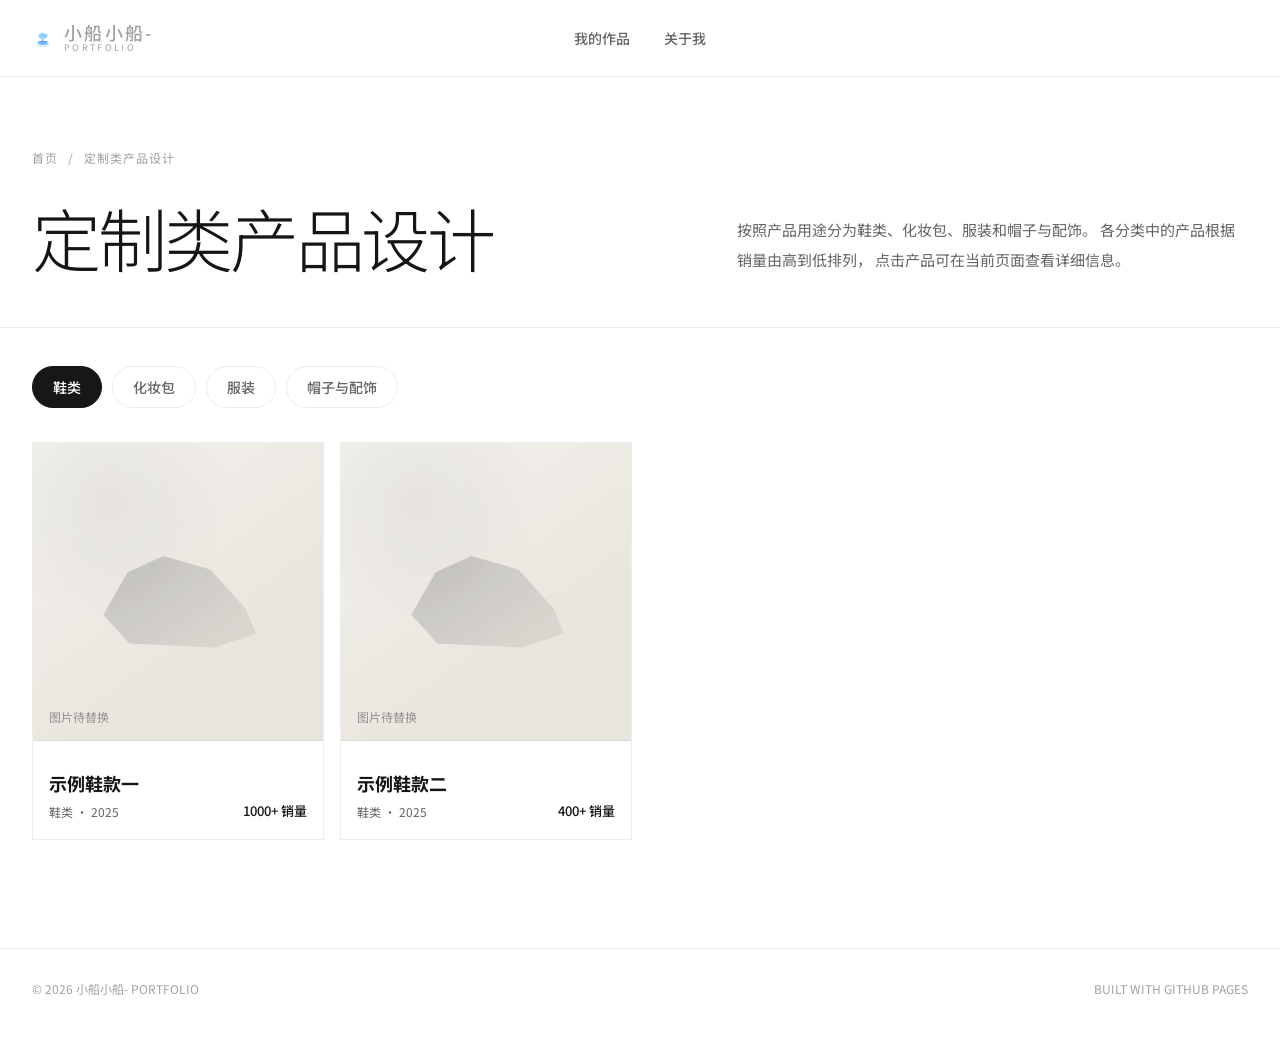
==== custom.html @ ceacd6ca "Add files via upload" ====
<!DOCTYPE html>
<html lang="zh-CN">
<head>
  <meta charset="UTF-8">
  <meta name="viewport" content="width=device-width, initial-scale=1.0">
  <meta
    name="description"
    content="小船小船-定制类产品设计作品"
  >
  <title>定制类产品设计｜小船小船-</title>
  <link
    rel="stylesheet"
    href="styles.css?v=20260802-two-categories-nav-v1"
  >
  <link rel="icon" href="data:image/svg+xml,%3Csvg xmlns='http://www.w3.org/2000/svg' viewBox='0 0 64 64'%3E%3Cpath d='M13 46C15.5 49.5 21.5 52 32 52C42.5 52 48.5 49.5 51 46H13Z' fill='%236EB8FF'/%3E%3Cpath d='M18 41H46L42.5 46H21.5L18 41Z' fill='%234F9FFF'/%3E%3Cpath d='M31 18V41' stroke='%234F9FFF' stroke-width='3.6' stroke-linecap='round'/%3E%3Cpath d='M32 21C36 17.5 42 18.2 44.4 22.2C46.8 26.2 44.4 31.2 32 38C19.6 31.2 17.2 26.2 19.6 22.2C22 18.2 28 17.5 32 21Z' fill='%238ED0FF'/%3E%3Cpath d='M17 54C22 56.4 27 56.4 32 54' stroke='%23B6DEFF' stroke-width='2.8' stroke-linecap='round'/%3E%3Cpath d='M32 54C37 56.4 42 56.4 47 54' stroke='%23B6DEFF' stroke-width='2.8' stroke-linecap='round'/%3E%3Ccircle cx='32' cy='33' r='2.5' fill='%23FFF1B5'/%3E%3C/svg%3E">
</head>

<body>

<header class="site-header">
  <div class="container header-inner">

    <a class="header-brand" href="index.html" aria-label="返回首页">
  <span class="header-brand-icon" aria-hidden="true">
    <svg viewBox="0 0 64 64" fill="none" xmlns="http://www.w3.org/2000/svg">
      <path d="M13 46C15.5 49.5 21.5 52 32 52C42.5 52 48.5 49.5 51 46H13Z" fill="#6EB8FF"/>
      <path d="M18 41H46L42.5 46H21.5L18 41Z" fill="#4F9FFF"/>
      <path d="M31 18V41" stroke="#4F9FFF" stroke-width="3.6" stroke-linecap="round"/>
      <path d="M32 21C36 17.5 42 18.2 44.4 22.2C46.8 26.2 44.4 31.2 32 38C19.6 31.2 17.2 26.2 19.6 22.2C22 18.2 28 17.5 32 21Z" fill="#8ED0FF"/>
      <path d="M17 54C22 56.4 27 56.4 32 54" stroke="#B6DEFF" stroke-width="2.8" stroke-linecap="round"/>
      <path d="M32 54C37 56.4 42 56.4 47 54" stroke="#B6DEFF" stroke-width="2.8" stroke-linecap="round"/>
      <circle cx="32" cy="33" r="2.5" fill="#FFF1B5"/>
    </svg>
  </span>
  <span class="header-brand-text">
    <strong>小船小船-</strong>
    <span>PORTFOLIO</span>
  </span>
</a>

    <nav class="site-nav" id="siteNav">
      <a href="index.html#categories">我的作品</a>
      <a href="index.html#home-about">关于我</a>
    </nav>

    <button
      class="menu-button"
      id="menuButton"
      type="button"
      aria-label="打开导航菜单"
    >
      <span class="menu-line"></span>
    </button>

  </div>
</header>

<main>

  <section class="custom-page-head">
    <div class="container">

      <div class="breadcrumb">
        <a href="index.html">首页</a>
        <span>/</span>
        <span>定制类产品设计</span>
      </div>

      <div class="custom-head-grid">

        <h1 class="custom-page-title">
          定制类产品设计
        </h1>

        <p class="custom-page-intro">
          按照产品用途分为鞋类、化妆包、服装和帽子与配饰。
          各分类中的产品根据销量由高到低排列，
          点击产品可在当前页面查看详细信息。
        </p>

      </div>
    </div>
  </section>

  <section class="custom-products-section">
    <div class="container">

      <div
        class="custom-filter"
        role="tablist"
        aria-label="产品分类"
      >
        <button
          class="custom-filter-button active"
          type="button"
          role="tab"
          aria-selected="true"
          data-category="鞋类"
        >
          鞋类
        </button>

        <button
          class="custom-filter-button"
          type="button"
          role="tab"
          aria-selected="false"
          data-category="化妆包"
        >
          化妆包
        </button>

        <button
          class="custom-filter-button"
          type="button"
          role="tab"
          aria-selected="false"
          data-category="服装"
        >
          服装
        </button>

        <button
          class="custom-filter-button"
          type="button"
          role="tab"
          aria-selected="false"
          data-category="帽子与配饰"
        >
          帽子与配饰
        </button>
      </div>

      <div
        class="custom-product-grid"
        id="customProductGrid"
      ></div>

      <div
        class="products-empty"
        id="customProductsEmpty"
        hidden
      >
        该分类的产品正在整理中。
      </div>

    </div>
  </section>

</main>

<footer class="site-footer">
  <div class="container footer-inner">
    <span>
      © <span id="currentYear"></span>
      小船小船- PORTFOLIO
    </span>
    <span>
      BUILT WITH GITHUB PAGES
    </span>
  </div>
</footer>

<script src="script.js?v=20260801-home-update-v2"></script>
<script src="products-data.js?v=20260801-modal-v2"></script>
<script src="products-ui.js?v=20260801-home-update-v2"></script>

</body>
</html>
---- styles.css ----
@import url("https://fonts.googleapis.com/css2?family=Noto+Sans+SC:wght@300;400;500;600;700;800&display=swap");

:root {
  --font-sans: "Noto Sans SC", "Source Han Sans SC", "Noto Sans CJK SC", "思源黑体 CN", "思源黑体", "PingFang SC", "Microsoft YaHei", sans-serif;
  --weight-light: 300;
  --weight-regular: 400;
  --weight-medium: 500;
  --weight-semibold: 600;
  --weight-bold: 700;

  --bg: #f6f5f1;
  --bg-deep: #efede7;
  --panel: #ffffff;
  --panel-2: #f1efe9;

  --text: #171717;
  --text-soft: rgba(23, 23, 23, 0.62);
  --text-faint: rgba(23, 23, 23, 0.38);

  --line: rgba(23, 23, 23, 0.10);
  --line-strong: rgba(23, 23, 23, 0.20);
  --accent: #171717;

  --max-width: 1440px;
}

* {
  box-sizing: border-box;
}

html {
  scroll-behavior: smooth;
}

body {
  margin: 0;
  overflow-x: hidden;
  background:
    radial-gradient(circle at 72% 8%, rgba(255,255,255,0.035), transparent 30%),
    var(--bg);
  color: var(--text);
  font-family: var(--font-sans);
  font-weight: var(--weight-regular);
  font-synthesis: none;
  -webkit-font-smoothing: antialiased;
  -moz-osx-font-smoothing: grayscale;
}

body.menu-open {
  overflow: hidden;
}

a {
  color: inherit;
  text-decoration: none;
}

img {
  display: block;
  width: 100%;
}

button {
  color: inherit;
  font: inherit;
}

.container {
  width: min(var(--max-width), calc(100% - 64px));
  margin: 0 auto;
}

.site-header {
  position: sticky;
  top: 0;
  z-index: 100;
  background: rgba(11, 11, 14, 0.86);
  border-bottom: 1px solid var(--line);
  backdrop-filter: blur(16px);
}

.header-inner {
  min-height: 76px;
  display: flex;
  align-items: center;
  justify-content: space-between;
  gap: 32px;
}

.header-brand {
  display: inline-flex;
  align-items: baseline;
  gap: 12px;
  white-space: nowrap;
}

.header-brand strong {
  font-family: var(--font-sans);
  font-size: 22px;
  font-weight: var(--weight-medium);
}

.header-brand span {
  color: var(--text-faint);
  font-size: 9px;
  letter-spacing: 0.26em;
}

.site-nav {
  display: flex;
  align-items: center;
  gap: 34px;
}

.site-nav a {
  position: relative;
  color: var(--text-soft);
  font-size: 14px;
  transition: color 0.25s ease;
}

.site-nav a::after {
  content: "";
  position: absolute;
  left: 0;
  right: 100%;
  bottom: -9px;
  height: 1px;
  background: var(--text);
  transition: right 0.25s ease;
}

.site-nav a:hover,
.site-nav a[aria-current="page"] {
  color: var(--text);
}

.site-nav a:hover::after,
.site-nav a[aria-current="page"]::after {
  right: 0;
}

.menu-button {
  width: 42px;
  height: 42px;
  display: none;
  align-items: center;
  justify-content: center;
  padding: 0;
  background: transparent;
  border: 1px solid var(--line);
  border-radius: 50%;
  cursor: pointer;
}

.menu-line,
.menu-line::before,
.menu-line::after {
  width: 17px;
  height: 1px;
  display: block;
  background: var(--text);
}

.menu-line {
  position: relative;
}

.menu-line::before,
.menu-line::after {
  content: "";
  position: absolute;
  left: 0;
}

.menu-line::before { top: -5px; }
.menu-line::after { top: 5px; }

.hero {
  min-height: 520px;
  padding: 74px 0 64px;
  display: flex;
  align-items: center;
  border-bottom: 1px solid var(--line);
}

.hero-grid {
  width: 100%;
  display: grid;
  grid-template-columns: minmax(390px, 0.76fr) minmax(620px, 1.24fr);
  gap: clamp(72px, 8vw, 132px);
  align-items: center;
}

/*
  左侧新版式：
  上方为照片，下方为小型个人署名。
*/
.hero-left {
  padding-left: clamp(34px, 4vw, 72px);
  display: flex;
  flex-direction: column;
  align-items: flex-start;
  gap: 30px;
}

.hero-photo {
  position: relative;
  width: min(100%, 340px);
  aspect-ratio: 4 / 3;
  overflow: hidden;
  background:
    linear-gradient(
      to bottom,
      rgba(0, 0, 0, 0.02),
      rgba(0, 0, 0, 0.26)
    ),
    url("images/home-photo.jpg"),
    radial-gradient(
      circle at 38% 25%,
      rgba(255, 255, 255, 0.13),
      transparent 42%
    ),
    linear-gradient(
      145deg,
      #2b2b31,
      #111115 72%
    );
  background-position: center;
  background-size: cover;
  border: 1px solid var(--line);
}

.hero-photo::before {
  content: "01";
  position: absolute;
  top: 15px;
  left: 16px;
  color: var(--text-faint);
  font-size: 10px;
  letter-spacing: 0.14em;
}

.hero-photo::after {
  content: "";
  position: absolute;
  left: 16px;
  right: 16px;
  bottom: 15px;
  height: 1px;
  background: rgba(255, 255, 255, 0.13);
}

.hero-lockup {
  width: min(100%, 245px);
  min-height: 0;
  margin-left: clamp(42px, 4.6vw, 78px);
  padding: 0;
  display: flex;
  flex-direction: column;
  align-items: flex-start;
  justify-content: flex-start;
  border-left: 0;
}

.hero-name {
  margin: 0 0 11px;
  font-size: clamp(30px, 2.6vw, 42px);
  line-height: 1;
  font-weight: var(--weight-bold);
  letter-spacing: 0.015em;
}

.hero-portfolio {
  color: var(--text-soft);
  font-size: clamp(15px, 1.1vw, 18px);
  line-height: 1;
  letter-spacing: 0.30em;
}

.hero-meta {
  margin-top: 29px;
  display: flex;
  align-items: center;
  gap: 15px;
  color: var(--text-faint);
  font-size: 10px;
  letter-spacing: 0.13em;
  text-transform: uppercase;
}

.hero-meta span + span::before {
  content: "";
  width: 28px;
  height: 1px;
  display: inline-block;
  margin-right: 18px;
  vertical-align: middle;
  background: var(--line-strong);
}

.hero-kicker,
.eyebrow {
  margin-bottom: 18px;
  color: var(--text-faint);
  font-size: 12px;
  letter-spacing: 0.18em;
  text-transform: uppercase;
}

.hero-heading {
  max-width: 790px;
  margin: 0 0 27px;
  font-family: var(--font-sans);
  font-size: clamp(42px, 4.6vw, 70px);
  line-height: 1.18;
  font-weight: var(--weight-light);
  letter-spacing: -0.045em;
}

.hero-description {
  max-width: 650px;
  margin: 0 0 32px;
  color: var(--text-soft);
  font-size: 16px;
  line-height: 2;
}

.hero-actions {
  display: flex;
  align-items: center;
  gap: 14px;
  flex-wrap: wrap;
}

.button {
  min-width: 140px;
  min-height: 48px;
  display: inline-flex;
  align-items: center;
  justify-content: center;
  gap: 11px;
  padding: 0 22px;
  border: 1px solid var(--line);
  border-radius: 999px;
  font-size: 14px;
  transition:
    transform 0.25s ease,
    background 0.25s ease,
    border-color 0.25s ease;
}

.button:hover {
  transform: translateY(-2px);
  background: var(--panel);
  border-color: var(--line-strong);
}

.button-primary {
  color: #111;
  background: var(--text);
  border-color: var(--text);
}

.button-primary:hover {
  background: #fff;
  border-color: #fff;
}

.section {
  padding: 64px 0;
}

.section-header {
  margin-bottom: 28px;
  display: flex;
  align-items: flex-end;
  justify-content: space-between;
  gap: 36px;
}

.section-title {
  margin: 0;
  font-size: 33px;
  line-height: 1.25;
  font-weight: var(--weight-bold);
  letter-spacing: -0.03em;
}

.section-description {
  max-width: 600px;
  margin: 0;
  color: var(--text-soft);
  font-size: 14px;
  line-height: 1.85;
}

.category-grid {
  display: grid;
  grid-template-columns: repeat(4, 1fr);
  gap: 17px;
}

.category-card {
  position: relative;
  min-height: 255px;
  padding: 23px;
  display: flex;
  flex-direction: column;
  justify-content: space-between;
  overflow: hidden;
  background: linear-gradient(180deg, #16161b 0%, #101014 100%);
  border: 1px solid var(--line);
  transition:
    transform 0.3s ease,
    background 0.3s ease,
    border-color 0.3s ease;
}

.category-card::after {
  content: "";
  position: absolute;
  right: -60px;
  bottom: -75px;
  width: 180px;
  height: 180px;
  border-radius: 50%;
  background: rgba(255,255,255,0.025);
  transition: transform 0.35s ease, background 0.35s ease;
}

.category-card:hover {
  transform: translateY(-5px);
  background: linear-gradient(180deg, #1a1a20 0%, #121217 100%);
  border-color: var(--line-strong);
}

.category-card:hover::after {
  transform: scale(1.25);
  background: rgba(255,255,255,0.045);
}

.category-number,
.category-content,
.category-arrow {
  position: relative;
  z-index: 2;
}

.category-number {
  color: var(--text-faint);
  font-size: 13px;
  letter-spacing: 0.10em;
}

.category-name {
  margin: 0 0 12px;
  font-size: 30px;
  line-height: 1.15;
  font-weight: var(--weight-semibold);
  letter-spacing: -0.04em;
}

.category-detail {
  margin: 0;
  color: var(--text-soft);
  font-size: 14px;
  line-height: 1.8;
}

.category-arrow {
  color: var(--accent);
  font-size: 22px;
  transition: transform 0.25s ease;
}

.category-card:hover .category-arrow {
  transform: translateX(7px);
}

.featured-section {
  background: var(--bg-deep);
  border-top: 1px solid var(--line);
  border-bottom: 1px solid var(--line);
}

.product-grid {
  display: grid;
  grid-template-columns: repeat(4, minmax(0, 1fr));
  gap: 14px;
}

.product-card {
  overflow: hidden;
  background: var(--panel);
  border: 1px solid var(--line);
  transition: transform 0.3s ease, border-color 0.3s ease;
}

.product-card:hover {
  transform: translateY(-5px);
  border-color: var(--line-strong);
}

.product-image {
  position: relative;
  aspect-ratio: 1 / 1.05;
  overflow: hidden;
  background:
    radial-gradient(circle at 24% 18%, rgba(214,208,196,0.18), transparent 36%),
    linear-gradient(145deg, #29292f, #111115 70%);
  border-bottom: 1px solid var(--line);
}

.product-index {
  position: absolute;
  top: 15px;
  left: 15px;
  z-index: 4;
  color: var(--text-faint);
  font-size: 10px;
  letter-spacing: 0.12em;
}

.product-placeholder {
  position: absolute;
  left: 50%;
  top: 52%;
  width: 74%;
  height: 54%;
  transform: translate(-50%, -50%);
  background: linear-gradient(140deg, #5b5b5b, #151515 72%);
  clip-path: polygon(
    3% 64%, 18% 35%, 40% 23%, 69% 34%,
    91% 62%, 99% 81%, 72% 91%, 20% 88%
  );
  filter: drop-shadow(0 24px 20px rgba(0,0,0,0.55));
}

.product-card:nth-child(2n) .product-placeholder {
  background: linear-gradient(140deg, #747474, #1a1a1a 72%);
}

.product-card:nth-child(3n) .product-placeholder {
  transform: translate(-50%, -50%) rotate(-4deg);
}

.product-info {
  padding: 15px 15px 17px;
}

.product-title {
  margin: 0 0 8px;
  font-size: 16px;
  line-height: 1.4;
  font-weight: var(--weight-medium);
}

.product-meta {
  display: flex;
  align-items: center;
  justify-content: space-between;
  gap: 12px;
  color: var(--text-soft);
  font-size: 11px;
}

.method-grid {
  display: grid;
  grid-template-columns: 1.25fr repeat(3, 1fr);
  gap: 16px;
}

.method-intro,
.method-card {
  min-height: 260px;
  padding: 28px;
  border: 1px solid var(--line);
  background: var(--panel);
}

.method-intro {
  display: flex;
  flex-direction: column;
  justify-content: space-between;
  background: var(--text);
  color: #111;
}

.method-intro h3 {
  max-width: 420px;
  margin: 0;
  font-family: var(--font-sans);
  font-size: clamp(34px, 3vw, 50px);
  line-height: 1.25;
  font-weight: var(--weight-light);
}

.method-intro p,
.method-card p {
  margin: 0;
  font-size: 13px;
  line-height: 1.9;
}

.method-intro p {
  max-width: 420px;
  color: rgba(17,17,17,0.62);
}

.method-card {
  display: flex;
  flex-direction: column;
}

.method-index {
  margin-bottom: auto;
  color: var(--text-faint);
  font-size: 11px;
  letter-spacing: 0.12em;
}

.method-card h3 {
  margin: 0 0 14px;
  font-size: 22px;
  font-weight: var(--weight-semibold);
}

.method-card p {
  color: var(--text-soft);
}

.about-strip {
  padding: 78px 0 90px;
  border-top: 1px solid var(--line);
}

.about-grid {
  display: grid;
  grid-template-columns: 0.85fr 1.35fr;
  gap: 90px;
  align-items: start;
}

.about-label {
  color: var(--text-faint);
  font-size: 11px;
  letter-spacing: 0.16em;
  text-transform: uppercase;
}

.about-title {
  max-width: 820px;
  margin: 0 0 24px;
  font-family: var(--font-sans);
  font-size: clamp(38px, 4.1vw, 64px);
  line-height: 1.24;
  font-weight: var(--weight-light);
  letter-spacing: -0.04em;
}

.about-copy {
  max-width: 720px;
  margin: 0;
  color: var(--text-soft);
  font-size: 15px;
  line-height: 2;
}



/* =========================
   首页关于我（恢复第一版排版）
========================= */

.about-home-panel {
  padding: 34px;
  background: linear-gradient(180deg, #141419 0%, #101014 100%);
  border: 1px solid var(--line);
}

.about-home-grid {
  display: grid;
  grid-template-columns: 1.08fr 1fr;
  gap: 58px;
}

.about-home-title {
  max-width: 570px;
  margin: 0 0 20px;
  font-family: var(--font-sans);
  font-size: clamp(30px, 3.1vw, 49px);
  line-height: 1.35;
  font-weight: var(--weight-light);
  letter-spacing: -0.035em;
}

.about-home-copy {
  max-width: 650px;
  margin: 0;
  color: var(--text-soft);
  font-size: 15px;
  line-height: 2;
}

.about-home-list {
  display: grid;
  gap: 0;
}

.about-home-item {
  padding: 17px 0;
  border-bottom: 1px solid var(--line);
}

.about-home-item:first-child {
  padding-top: 0;
}

.about-home-item:last-child {
  border-bottom: 0;
}

.about-home-item strong {
  display: block;
  margin-bottom: 8px;
  font-size: 14px;
  font-weight: 500;
}

.about-home-item span {
  color: var(--text-soft);
  font-size: 14px;
  line-height: 1.8;
}

.site-footer {
  padding: 31px 0 40px;
  color: var(--text-faint);
  font-size: 12px;
  border-top: 1px solid var(--line);
}

.footer-inner {
  display: flex;
  align-items: center;
  justify-content: space-between;
  gap: 30px;
}

.page-hero {
  padding: 80px 0 56px;
  border-bottom: 1px solid var(--line);
}

.breadcrumb {
  margin-bottom: 28px;
  color: var(--text-faint);
  font-size: 12px;
  letter-spacing: 0.08em;
}

.page-title {
  max-width: 900px;
  margin: 0 0 22px;
  font-family: var(--font-sans);
  font-size: clamp(48px, 5.5vw, 82px);
  line-height: 1.08;
  font-weight: var(--weight-light);
  letter-spacing: -0.05em;
}

.page-intro {
  max-width: 680px;
  margin: 0;
  color: var(--text-soft);
  font-size: 16px;
  line-height: 2;
}

.subcategory-grid {
  display: grid;
  grid-template-columns: repeat(4, 1fr);
  gap: 16px;
}

.subcategory-card {
  min-height: 230px;
  padding: 24px;
  display: flex;
  flex-direction: column;
  justify-content: space-between;
  background: var(--panel);
  border: 1px solid var(--line);
}

.subcategory-card span {
  color: var(--text-faint);
  font-size: 11px;
  letter-spacing: 0.12em;
}

.subcategory-card h2 {
  margin: 0 0 12px;
  font-size: 28px;
  font-weight: var(--weight-semibold);
}

.subcategory-card p {
  margin: 0;
  color: var(--text-soft);
  font-size: 14px;
  line-height: 1.8;
}

.placeholder-grid {
  display: grid;
  grid-template-columns: repeat(3, 1fr);
  gap: 16px;
}

.placeholder-card {
  min-height: 290px;
  padding: 22px;
  display: flex;
  flex-direction: column;
  justify-content: flex-end;
  background:
    radial-gradient(circle at 30% 20%, rgba(255,255,255,0.09), transparent 40%),
    linear-gradient(145deg, #26262d, #101014 72%);
  border: 1px solid var(--line);
}

.placeholder-card h3 {
  margin: 0 0 7px;
  font-size: 20px;
  font-weight: var(--weight-medium);
}

.placeholder-card p {
  margin: 0;
  color: var(--text-soft);
  font-size: 13px;
  line-height: 1.7;
}

.about-page-grid {
  display: grid;
  grid-template-columns: 0.9fr 1.3fr;
  gap: 80px;
}

.about-facts {
  display: grid;
  gap: 0;
}

.about-fact {
  padding: 18px 0;
  border-top: 1px solid var(--line);
}

.about-fact strong {
  display: block;
  margin-bottom: 7px;
  font-size: 14px;
}

.about-fact span {
  color: var(--text-soft);
  font-size: 14px;
  line-height: 1.8;
}

@media (max-width: 1180px) {
  .hero-grid {
    grid-template-columns: 1fr;
    gap: 54px;
  }

  .hero-left {
    padding-left: 0;
    max-width: 420px;
  }

  .hero-lockup {
    margin-left: 52px;
  }

  .category-grid,
  .subcategory-grid {
    grid-template-columns: repeat(2, 1fr);
  }

  .product-grid {
    grid-template-columns: repeat(3, 1fr);
  }

  .method-grid {
    grid-template-columns: repeat(2, 1fr);
  }

  .placeholder-grid {
    grid-template-columns: repeat(2, 1fr);
  }

  .about-grid,
  .about-page-grid,
  .about-home-grid {
    gap: 54px;
  }
}

@media (max-width: 760px) {
  .container {
    width: min(100%, calc(100% - 28px));
  }

  .header-inner {
    min-height: 70px;
  }

  .site-nav {
    position: fixed;
    top: 70px;
    left: 0;
    right: 0;
    max-height: 0;
    overflow: hidden;
    display: flex;
    align-items: flex-start;
    flex-direction: column;
    gap: 0;
    background: var(--bg);
    border-bottom: 1px solid var(--line);
    transition: max-height 0.35s ease;
  }

  .site-nav.open {
    max-height: 320px;
  }

  .site-nav a {
    width: 100%;
    padding: 18px 22px;
    border-top: 1px solid var(--line);
  }

  .site-nav a::after {
    display: none;
  }

  .menu-button {
    display: inline-flex;
  }

  .hero {
    min-height: auto;
    padding: 52px 0 46px;
  }

  .hero-grid {
    gap: 44px;
  }

  .hero-left {
    width: 100%;
    max-width: 390px;
    padding-left: 0;
    gap: 24px;
  }

  .hero-photo {
    width: 100%;
  }

  .hero-lockup {
    width: 230px;
    margin-left: 28px;
  }

  .hero-name {
    font-size: 33px;
  }

  .hero-heading {
    font-size: 41px;
  }

  .hero-description {
    font-size: 15px;
  }

  .section {
    padding: 46px 0;
  }

  .section-header {
    align-items: flex-start;
    flex-direction: column;
    gap: 14px;
  }

  .section-title {
    font-size: 29px;
  }

  .category-grid,
  .subcategory-grid,
  .product-grid,
  .method-grid,
  .placeholder-grid,
  .about-grid,
  .about-page-grid,
  .about-home-grid {
    grid-template-columns: 1fr;
  }

  .category-card,
  .subcategory-card {
    min-height: 220px;
  }

  .product-grid {
    gap: 12px;
  }

  .product-image {
    aspect-ratio: 1 / 0.82;
  }

  .method-intro,
  .method-card {
    min-height: 240px;
  }

  .page-hero {
    padding: 58px 0 44px;
  }

  .page-title {
    font-size: 50px;
  }

  #home-about .section-header {
    margin-bottom: 18px;
  }

  .about-home-panel {
    padding: 23px;
  }

  .footer-inner {
    align-items: flex-start;
    flex-direction: column;
    gap: 10px;
  }
}


/* 全站思源黑体字重层级 */
p,
span,
a,
button {
  font-family: var(--font-sans);
}

.hero-kicker,
.eyebrow,
.hero-portfolio,
.hero-meta,
.category-number,
.product-index,
.product-meta,
.breadcrumb,
.about-label,
.section-description,
.category-detail,
.page-intro,
.about-copy,
.about-home-copy,
.about-home-item span {
  font-weight: var(--weight-regular);
}

.site-nav a,
.button,
.category-arrow,
.about-home-item strong,
.about-fact strong {
  font-weight: var(--weight-medium);
}


/* 首页精选区域：最终网格覆盖，防止旧样式或缓存导致列数错误 */
.product-grid {
  grid-template-columns: repeat(4, minmax(0, 1fr)) !important;
}

@media (max-width: 1100px) {
  .product-grid {
    grid-template-columns: repeat(2, minmax(0, 1fr)) !important;
  }
}

@media (max-width: 760px) {
  .product-grid {
    grid-template-columns: 1fr !important;
  }
}


/* =========================
   全站产品卡片
========================= */

.product-grid,
.custom-product-grid {
  display: grid;
  grid-template-columns:
    repeat(4, minmax(0, 1fr));
  gap: 16px;
}

.portfolio-product-card {
  min-width: 0;
  padding: 0;
  overflow: hidden;
  color: inherit;
  text-align: left;
  background: var(--panel);
  border: 1px solid var(--line);
  cursor: pointer;
  transition:
    transform 0.3s ease,
    background 0.3s ease,
    border-color 0.3s ease;
}

.portfolio-product-card:hover {
  transform: translateY(-5px);
  background: var(--panel-2);
  border-color: var(--line-strong);
}

.portfolio-product-image {
  position: relative;
  aspect-ratio: 1 / 1.03;
  overflow: hidden;
  background:
    radial-gradient(
      circle at 25% 18%,
      rgba(255, 255, 255, 0.11),
      transparent 38%
    ),
    linear-gradient(
      145deg,
      #27272d,
      #101014 72%
    );
  border-bottom: 1px solid var(--line);
}

.portfolio-product-image img {
  width: 100%;
  height: 100%;
  object-fit: cover;
}

.portfolio-product-rank {
  position: absolute;
  top: 15px;
  left: 15px;
  z-index: 3;
  color: var(--text-faint);
  font-size: 10px;
  line-height: 1;
  letter-spacing: 0.12em;
}

.portfolio-product-placeholder,
.drawer-image-placeholder {
  width: 100%;
  height: 100%;
  display: flex;
  align-items: center;
  justify-content: center;
  color: var(--text-faint);
  font-size: 12px;
}

.portfolio-product-placeholder::before {
  content: "";
  width: 56%;
  height: 46%;
  background:
    linear-gradient(
      145deg,
      rgba(255, 255, 255, 0.24),
      rgba(255, 255, 255, 0.03)
    );
  clip-path:
    polygon(
      4% 67%,
      19% 36%,
      41% 24%,
      70% 34%,
      92% 63%,
      98% 81%,
      72% 91%,
      20% 88%
    );
  filter:
    drop-shadow(
      0 22px 18px
      rgba(0, 0, 0, 0.45)
    );
}

.portfolio-product-placeholder span {
  position: absolute;
  left: 16px;
  bottom: 15px;
}

.portfolio-product-info {
  min-height: 98px;
  padding: 17px 16px 18px;
  display: grid;
  grid-template-columns:
    minmax(0, 1fr) auto;
  gap: 18px;
  align-items: end;
}

.portfolio-product-left {
  min-width: 0;
}

.portfolio-product-name {
  margin: 0 0 8px;
  overflow: hidden;
  font-size: 18px;
  line-height: 1.35;
  font-weight: var(--weight-bold);
  text-overflow: ellipsis;
  white-space: nowrap;
}

.portfolio-product-meta {
  color: var(--text-soft);
  font-size: 12px;
  line-height: 1.5;
  font-weight: var(--weight-regular);
}

.portfolio-product-sales {
  padding-bottom: 1px;
  color: var(--text);
  font-size: 13px;
  line-height: 1.5;
  font-weight: var(--weight-medium);
  white-space: nowrap;
}

.products-empty {
  padding: 90px 20px;
  color: var(--text-soft);
  text-align: center;
  background: var(--panel);
  border: 1px solid var(--line);
  font-size: 14px;
}

/* =========================
   定制类产品页面
========================= */

.custom-page-head {
  padding: 72px 0 52px;
  border-bottom: 1px solid var(--line);
}

.custom-page-head .breadcrumb {
  margin-bottom: 34px;
  display: flex;
  align-items: center;
  gap: 10px;
}

.custom-head-grid {
  display: grid;
  grid-template-columns: 1.1fr 0.9fr;
  gap: 80px;
  align-items: end;
}

.custom-page-title {
  margin: 0;
  font-size: clamp(48px, 5.4vw, 82px);
  line-height: 1.08;
  font-weight: var(--weight-light);
  letter-spacing: -0.045em;
}

.custom-page-intro {
  max-width: 590px;
  margin: 0;
  color: var(--text-soft);
  font-size: 15px;
  line-height: 2;
}

.custom-products-section {
  min-height: 620px;
  padding: 38px 0 84px;
}

.custom-filter {
  margin-bottom: 34px;
  display: flex;
  align-items: center;
  gap: 10px;
  overflow-x: auto;
  scrollbar-width: none;
}

.custom-filter::-webkit-scrollbar {
  display: none;
}

.custom-filter-button {
  flex: 0 0 auto;
  min-height: 42px;
  padding: 0 20px;
  color: var(--text-soft);
  background: transparent;
  border: 1px solid var(--line);
  border-radius: 999px;
  font-size: 14px;
  font-weight: var(--weight-medium);
  cursor: pointer;
  transition:
    color 0.25s ease,
    background 0.25s ease,
    border-color 0.25s ease;
}

.custom-filter-button:hover {
  color: var(--text);
  border-color: var(--line-strong);
}

.custom-filter-button.active {
  color: #111;
  background: var(--text);
  border-color: var(--text);
}

/* =========================
   产品详情居中弹窗
========================= */

body.modal-open {
  overflow: hidden;
}

.product-modal-layer[hidden] {
  display: none;
}

.product-modal-layer {
  position: fixed;
  inset: 0;
  z-index: 300;
}

.product-modal-backdrop {
  position: absolute;
  inset: 0;
  width: 100%;
  height: 100%;
  padding: 0;
  background: rgba(0, 0, 0, 0);
  border: 0;
  transition: background 0.3s ease;
}

.product-modal {
  --modal-shift-x: 0px;
  --modal-shift-y: 0px;

  position: absolute;
  top: 50%;
  left: 50%;
  width: min(620px, calc(100vw - 48px));
  max-height: min(88vh, 860px);
  overflow-y: auto;
  background: #101014;
  border: 1px solid var(--line-strong);
  box-shadow:
    0 28px 90px
    rgba(0, 0, 0, 0.56);
  opacity: 0;
  transform:
    translate(
      calc(-50% + var(--modal-shift-x)),
      calc(-50% + var(--modal-shift-y))
    )
    scale(0.46);
  transition:
    transform 0.3s cubic-bezier(0.2, 0.8, 0.2, 1),
    opacity 0.22s ease;
}

.product-modal-layer.open
.product-modal-backdrop {
  background: rgba(0, 0, 0, 0.68);
}

.product-modal-layer.open
.product-modal {
  opacity: 1;
  transform:
    translate(-50%, -50%)
    scale(1);
}

.product-modal-close {
  position: absolute;
  top: 16px;
  right: 16px;
  z-index: 6;
  width: 44px;
  height: 44px;
  padding: 0;
  background: rgba(15, 15, 18, 0.82);
  border: 1px solid var(--line-strong);
  border-radius: 50%;
  cursor: pointer;
  backdrop-filter: blur(12px);
}

.product-modal-close span {
  position: absolute;
  top: 50%;
  left: 50%;
  width: 17px;
  height: 1px;
  background: var(--text);
}

.product-modal-close
span:first-child {
  transform:
    translate(-50%, -50%)
    rotate(45deg);
}

.product-modal-close
span:last-child {
  transform:
    translate(-50%, -50%)
    rotate(-45deg);
}

.modal-carousel {
  position: relative;
  aspect-ratio: 1 / 0.78;
  overflow: hidden;
  background:
    radial-gradient(
      circle at 26% 18%,
      rgba(255, 255, 255, 0.10),
      transparent 38%
    ),
    #18181e;
  border-bottom: 1px solid var(--line);
}

.modal-slide {
  width: 100%;
  height: 100%;
  touch-action: pan-y;
  cursor: grab;
  user-select: none;
}

.modal-slide:active {
  cursor: grabbing;
}

.modal-slide img {
  width: 100%;
  height: 100%;
  object-fit: cover;
  pointer-events: none;
  user-select: none;
}

.modal-image-placeholder {
  width: 100%;
  height: 100%;
  display: flex;
  align-items: center;
  justify-content: center;
  color: var(--text-faint);
  font-size: 12px;
}

.modal-carousel-button {
  position: absolute;
  top: 50%;
  z-index: 4;
  width: 42px;
  height: 42px;
  padding: 0;
  color: var(--text);
  background: rgba(10, 10, 12, 0.72);
  border: 1px solid var(--line-strong);
  border-radius: 50%;
  cursor: pointer;
  transform: translateY(-50%);
  backdrop-filter: blur(10px);
}

.modal-carousel-button.previous {
  left: 16px;
}

.modal-carousel-button.next {
  right: 16px;
}

.modal-carousel-count {
  position: absolute;
  left: 17px;
  bottom: 17px;
  z-index: 4;
  color: var(--text-soft);
  font-size: 11px;
  letter-spacing: 0.10em;
}

.modal-carousel-dots {
  position: absolute;
  right: 17px;
  bottom: 20px;
  z-index: 4;
  display: flex;
  align-items: center;
  gap: 7px;
}

.modal-carousel-dot {
  width: 18px;
  height: 2px;
  padding: 0;
  background:
    rgba(255, 255, 255, 0.26);
  border: 0;
  cursor: pointer;
}

.modal-carousel-dot.active {
  background: var(--text);
}

.product-modal-content {
  padding: 30px 34px 40px;
}

.product-modal-name {
  margin: 0 56px 7px 0;
  font-size: clamp(29px, 3vw, 42px);
  line-height: 1.25;
  font-weight: var(--weight-bold);
  letter-spacing: -0.025em;
}

.product-modal-meta {
  margin-bottom: 28px;
  color: var(--text-soft);
  font-size: 12px;
  line-height: 1.7;
  font-weight: var(--weight-regular);
}

.product-modal-field {
  padding: 19px 0;
  border-top: 1px solid var(--line);
}

.product-modal-field.concept {
  padding-bottom: 4px;
}

.product-modal-label {
  margin-bottom: 9px;
  color: var(--text-faint);
  font-size: 11px;
  line-height: 1.5;
  letter-spacing: 0.08em;
}

.product-modal-value {
  color: var(--text);
  font-size: 15px;
  line-height: 1.7;
  font-weight: var(--weight-medium);
}

.product-modal-concept {
  max-width: 540px;
  margin: 0;
  color: var(--text-soft);
  font-size: 15px;
  line-height: 2;
}

@media (max-width: 1120px) {
  .product-grid,
  .custom-product-grid {
    grid-template-columns:
      repeat(2, minmax(0, 1fr));
  }

  .custom-head-grid {
    grid-template-columns: 1fr;
    gap: 24px;
  }
}

@media (max-width: 760px) {
  .product-grid,
  .custom-product-grid {
    grid-template-columns: 1fr;
  }

  .portfolio-product-image {
    aspect-ratio: 1 / 0.82;
  }

  .custom-page-head {
    padding: 52px 0 38px;
  }

  .custom-page-title {
    font-size: 46px;
  }

  .custom-page-intro {
    font-size: 14px;
  }

  .custom-products-section {
    padding: 28px 0 58px;
  }

  .custom-filter {
    width: calc(100% + 14px);
    margin-bottom: 24px;
    padding-right: 14px;
  }

  .product-modal {
    width: calc(100vw - 28px);
    max-height: calc(100vh - 28px);
  }

  .modal-carousel {
    aspect-ratio: 1 / 0.9;
  }

  .modal-carousel-button {
    display: none;
  }

  .product-modal-content {
    padding: 25px 20px 34px;
  }

  .product-modal-name {
    margin-right: 48px;
    font-size: 30px;
  }
}

/* =========================
   全站浅色主题
========================= */

body {
  background:
    radial-gradient(
      circle at 72% 8%,
      rgba(23, 23, 23, 0.025),
      transparent 30%
    ),
    var(--bg);
}

.site-header {
  background: rgba(246, 245, 241, 0.90);
}

.button-primary,
.custom-filter-button.active {
  color: #ffffff;
  background: #171717;
  border-color: #171717;
}

.button-primary:hover {
  color: #ffffff;
  background: #000000;
  border-color: #000000;
}

.category-card {
  background: #ffffff;
}

.category-card::after {
  background: rgba(23, 23, 23, 0.025);
}

.category-card:hover {
  background: #f1efe9;
}

.category-card:hover::after {
  background: rgba(23, 23, 23, 0.045);
}

.product-image,
.portfolio-product-image,
.placeholder-card {
  background:
    radial-gradient(
      circle at 25% 18%,
      rgba(23, 23, 23, 0.05),
      transparent 38%
    ),
    linear-gradient(
      145deg,
      #f4f2ed,
      #e8e5de 72%
    );
}

.product-placeholder,
.portfolio-product-placeholder::before {
  background:
    linear-gradient(
      145deg,
      rgba(23, 23, 23, 0.20),
      rgba(23, 23, 23, 0.045)
    );
  filter:
    drop-shadow(
      0 18px 16px
      rgba(23, 23, 23, 0.12)
    );
}

.product-card:nth-child(2n)
.product-placeholder {
  background:
    linear-gradient(
      145deg,
      rgba(23, 23, 23, 0.25),
      rgba(23, 23, 23, 0.06)
    );
}

.about-home-panel {
  background: #ffffff;
}

.method-intro {
  color: #ffffff;
  background: #171717;
}

.method-intro p {
  color: rgba(255, 255, 255, 0.66);
}

.product-modal {
  background: #ffffff;
  box-shadow:
    0 28px 90px
    rgba(23, 23, 23, 0.24);
}

.product-modal-layer.open
.product-modal-backdrop {
  background: rgba(236, 233, 225, 0.76);
}

.product-modal-close {
  background: rgba(255, 255, 255, 0.88);
}

.modal-carousel {
  background:
    radial-gradient(
      circle at 26% 18%,
      rgba(23, 23, 23, 0.05),
      transparent 38%
    ),
    #f1efe9;
}

.modal-carousel-button {
  color: #171717;
  background: rgba(255, 255, 255, 0.84);
}

.modal-carousel-dot {
  background: rgba(23, 23, 23, 0.22);
}

.modal-carousel-dot.active {
  background: #171717;
}

/* =========================
   首页极简居中首屏
========================= */

.hero {
  min-height: 650px;
  padding: 72px 0 76px;
}

.hero-grid {
  display: flex;
  align-items: center;
  justify-content: center;
}

.hero-left {
  width: min(100%, 420px);
  padding-left: 0;
  align-items: center;
  gap: 32px;
  text-align: center;
}

.hero-photo {
  width: min(100%, 380px);
  background:
    linear-gradient(
      to bottom,
      rgba(255, 255, 255, 0),
      rgba(23, 23, 23, 0.08)
    ),
    url("images/home-photo.jpg"),
    #e8e5de;
  background-position: center;
  background-size: cover;
  border-color: var(--line);
}

.hero-photo::before {
  color: rgba(255, 255, 255, 0.72);
}

.hero-photo::after {
  background: rgba(255, 255, 255, 0.34);
}

.hero-lockup {
  width: 100%;
  margin-left: 0;
  align-items: center;
  text-align: center;
}

.hero-name {
  margin-bottom: 12px;
}

.hero-meta {
  justify-content: center;
}

.site-footer {
  background: var(--bg-deep);
}

@media (max-width: 760px) {
  .site-nav {
    background: rgba(255, 255, 255, 0.97);
  }

  .hero {
    min-height: auto;
    padding: 52px 0 58px;
  }

  .hero-left {
    width: min(100%, 360px);
  }

  .hero-photo {
    width: min(100%, 330px);
  }
}

/* =========================
   首页四季动效
========================= */

.season-toggle {
  position: relative;
  z-index: 103;
  min-height: 32px;
  display: inline-flex;
  align-items: center;
  gap: 9px;
  padding: 0;
  color: var(--text-soft);
  background: transparent;
  border: 0;
  cursor: pointer;
  white-space: nowrap;
}

.season-toggle-label {
  font-size: 11px;
  font-weight: var(--weight-regular);
  letter-spacing: 0.02em;
  transition: color 0.25s ease;
}

.season-toggle-track {
  position: relative;
  width: 34px;
  height: 19px;
  display: block;
  flex: 0 0 auto;
  background: #f2cfd8;
  border: 1px solid rgba(23, 23, 23, 0.12);
  border-radius: 999px;
  transition:
    background 0.25s ease,
    border-color 0.25s ease;
}

.season-toggle-knob {
  position: absolute;
  top: 3px;
  left: 17px;
  width: 11px;
  height: 11px;
  background: #ffffff;
  border-radius: 50%;
  box-shadow:
    0 1px 4px
    rgba(23, 23, 23, 0.20);
  transition:
    left 0.25s ease,
    background 0.25s ease;
}

.season-toggle:hover
.season-toggle-label {
  color: var(--text);
}

.season-toggle.is-off
.season-toggle-track {
  background: #dedbd4;
}

.season-toggle.is-off
.season-toggle-knob {
  left: 4px;
  background: #f8f7f3;
}

.season-effect-layer {
  position: fixed;
  inset: 0;
  z-index: 90;
  overflow: hidden;
  pointer-events: none;
  contain: strict;
}

.season-effect-layer.is-paused,
.season-effect-layer.page-hidden {
  visibility: hidden;
}

.season-particle {
  position: absolute;
  top: -8vh;
  left: var(--particle-left);
  width: var(--particle-size);
  height: var(--particle-size);
  display: block;
  opacity: var(--particle-opacity);
  filter: blur(var(--particle-blur));
  will-change: transform;
  animation:
    season-fall
    var(--particle-duration)
    linear
    var(--particle-delay)
    infinite;
}

/* 春季：浅粉花瓣 */

.season-spring
.season-particle {
  background:
    linear-gradient(
      145deg,
      #f9dce5,
      #efb9c9
    );
  border-radius:
    72% 28% 68% 32%
    / 68% 35% 65% 32%;
  box-shadow:
    inset -2px -2px 4px
    rgba(190, 112, 137, 0.12);
}

/* 夏季：蒲公英种子 */

.season-summer
.season-particle {
  width: calc(
    var(--particle-size) + 5px
  );
  height: calc(
    var(--particle-size) + 16px
  );
}

.season-summer
.season-particle::before {
  content: "";
  position: absolute;
  top: 0;
  left: 50%;
  width: var(--particle-size);
  height: var(--particle-size);
  border-radius: 50%;
  background:
    radial-gradient(
      circle,
      rgba(142, 145, 136, 0.86) 0 12%,
      transparent 14%
    ),
    repeating-conic-gradient(
      from 0deg,
      rgba(165, 166, 156, 0.68)
      0deg 7deg,
      transparent 7deg 19deg
    );
  transform: translateX(-50%);
  filter:
    drop-shadow(
      0 0 3px
      rgba(130, 130, 120, 0.16)
    );
}

.season-summer
.season-particle::after {
  content: "";
  position: absolute;
  top: calc(
    var(--particle-size) - 2px
  );
  left: 50%;
  width: 1px;
  height: calc(
    var(--particle-size) + 6px
  );
  background:
    linear-gradient(
      to bottom,
      rgba(158, 153, 139, 0.55),
      rgba(158, 153, 139, 0.08)
    );
  transform:
    translateX(-50%)
    rotate(-8deg);
  transform-origin: top;
}

/* 秋季：落叶 */

.season-autumn
.season-particle {
  background:
    linear-gradient(
      145deg,
      #d7a261,
      #a9663c
    );
  border-radius:
    78% 18% 72% 22%
    / 70% 20% 76% 28%;
  box-shadow:
    inset -2px -2px 4px
    rgba(92, 48, 23, 0.15);
}

.season-autumn
.season-particle::after {
  content: "";
  position: absolute;
  top: 12%;
  left: 50%;
  width: 1px;
  height: 76%;
  background:
    rgba(92, 48, 23, 0.32);
  transform:
    translateX(-50%)
    rotate(22deg);
}

/* 冬季：雪花 */

.season-winter
.season-particle {
  width: auto;
  height: auto;
  color: rgba(132, 157, 176, 0.78);
  font-size: var(--particle-size);
  line-height: 1;
  text-shadow:
    0 0 5px
    rgba(150, 170, 185, 0.26);
}

@keyframes season-fall {
  0% {
    transform:
      translate3d(
        0,
        -10vh,
        0
      )
      rotate(0deg);
  }

  36% {
    transform:
      translate3d(
        var(--particle-sway),
        38vh,
        0
      )
      rotate(
        var(--particle-rotate-mid-one)
      );
  }

  72% {
    transform:
      translate3d(
        calc(
          var(--particle-drift) -
          var(--particle-sway)
        ),
        78vh,
        0
      )
      rotate(
        var(--particle-rotate-mid-two)
      );
  }

  100% {
    transform:
      translate3d(
        var(--particle-drift),
        112vh,
        0
      )
      rotate(
        var(--particle-rotate)
      );
  }
}

@media (max-width: 980px) {
  .season-toggle-label {
    display: none;
  }

  .season-toggle {
    margin-left: auto;
  }
}

@media (max-width: 760px) {
  .header-inner {
    gap: 12px;
  }

  .season-toggle {
    min-width: 38px;
    justify-content: center;
  }

  .season-toggle-track {
    width: 32px;
  }

  .season-toggle-knob {
    left: 16px;
  }

  .season-toggle.is-off
  .season-toggle-knob {
    left: 4px;
  }

  .season-effect-layer {
    z-index: 80;
  }
}

@media (prefers-reduced-motion: reduce) {
  .season-particle {
    animation: none;
  }
}

/* =========================
   2026-08 首页版式调整
========================= */

/* 首页首屏整体上移 */
.hero {
  min-height: 555px;
  padding: 30px 0 46px;
  align-items: flex-start;
}

.hero-grid {
  padding-top: 4px;
}

.hero-left {
  width: min(100%, 420px);
  gap: 18px;
}

.hero-name {
  margin: 0 0 2px;
  text-align: center;
}

.hero-photo {
  width: min(100%, 380px);
}

.hero-lockup {
  gap: 0;
}

.hero-portfolio {
  margin-top: 0;
}

.hero-meta {
  margin-top: 22px;
}

/* 三大分类 */
.category-grid {
  grid-template-columns:
    repeat(3, minmax(0, 1fr));
}

/* 首页精选：四个作品加一个省略号 */
#featuredProductGrid.product-grid {
  grid-template-columns:
    repeat(5, minmax(0, 1fr));
}

.featured-more-card {
  min-width: 0;
  min-height: 100%;
  display: flex;
  align-items: center;
  justify-content: center;
  color: var(--text-soft);
  background:
    radial-gradient(
      circle at 50% 44%,
      rgba(23, 23, 23, 0.035),
      transparent 38%
    ),
    var(--panel);
  border: 1px solid var(--line);
  font-size: clamp(54px, 5vw, 82px);
  font-weight: var(--weight-light);
  line-height: 1;
  transition:
    transform 0.3s ease,
    color 0.3s ease,
    background 0.3s ease,
    border-color 0.3s ease;
}

.featured-more-card:hover {
  color: var(--text);
  background: var(--panel-2);
  border-color: var(--line-strong);
  transform: translateY(-5px);
}

/* 当前季节标签缩短后保持紧凑 */
.season-toggle {
  gap: 7px;
}

.season-toggle-label {
  min-width: 1em;
  text-align: center;
}

@media (max-width: 1120px) {
  #featuredProductGrid.product-grid {
    grid-template-columns:
      repeat(5, minmax(150px, 1fr));
    overflow-x: auto;
    padding-bottom: 8px;
  }

  .category-grid {
    grid-template-columns:
      repeat(3, minmax(0, 1fr));
  }
}

@media (max-width: 760px) {
  .hero {
    padding: 26px 0 42px;
  }

  .hero-left {
    gap: 15px;
  }

  .hero-name {
    font-size: 32px;
  }

  .category-grid {
    grid-template-columns: 1fr;
  }

  #featuredProductGrid.product-grid {
    grid-template-columns:
      repeat(5, minmax(78vw, 1fr));
    gap: 12px;
    overflow-x: auto;
    scroll-snap-type: x mandatory;
  }

  #featuredProductGrid
  > * {
    scroll-snap-align: start;
  }

  .featured-more-card {
    min-height: 360px;
  }
}

/* =========================
   顶部导航与首页署名微调
========================= */

/* 桌面端导航相对整张网页严格居中 */
@media (min-width: 761px) {
  .header-inner {
    position: relative;
  }

  .site-nav {
    position: absolute;
    left: 50%;
    transform: translateX(-50%);
  }

  .season-toggle {
    margin-left: auto;
  }
}

/* 左上角 PORTFOLIO 移到名称下方 */
.header-brand {
  flex-direction: column;
  align-items: flex-start;
  gap: 2px;
  line-height: 1;
}

.header-brand strong {
  line-height: 1.15;
}

.header-brand span {
  display: block;
  margin-left: 0;
  line-height: 1.2;
}

/* 照片下方 PORTFOLIO 放大、加粗 */
.hero-portfolio {
  font-size: clamp(23px, 2vw, 30px);
  line-height: 1.15;
  font-weight: var(--weight-bold);
  letter-spacing: 0.18em;
}

/* 下方 DESIGNER 与年份顺延 */
.hero-meta {
  margin-top: 27px;
}

@media (max-width: 760px) {
  .header-brand {
    gap: 1px;
  }

  .header-brand strong {
    font-size: 20px;
  }

  .header-brand span {
    font-size: 8px;
  }

  .site-nav {
    transform: none;
  }

  .hero-portfolio {
    font-size: 23px;
    letter-spacing: 0.16em;
  }

  .hero-meta {
    margin-top: 23px;
  }
}

/* =========================
   首页署名比例与精选五列修正
========================= */

/* 参考图比例：PORTFOLIO明显放大 */
.hero-portfolio {
  font-size: clamp(44px, 5.4vw, 82px);
  line-height: 0.98;
  font-weight: var(--weight-bold);
  letter-spacing: 0.16em;
  white-space: nowrap;
}

/* 下面的小字同步放大，但保留现有文字 */
.hero-meta {
  margin-top: 30px;
  gap: 18px;
}

.hero-meta span {
  font-size: clamp(15px, 1.35vw, 21px);
  line-height: 1.3;
  letter-spacing: 0.05em;
}

.hero-meta::before {
  width: 38px;
}

/* 给放大的署名预留合理宽度 */
.hero-left {
  width: min(100%, 760px);
}

.hero-lockup {
  width: min(100%, 760px);
  overflow: visible;
}

/* 精选区固定严格五列 */
#featuredProductGrid.product-grid {
  display: grid !important;
  grid-template-columns:
    repeat(5, minmax(0, 1fr)) !important;
  gap: 14px !important;
  overflow: visible !important;
  align-items: stretch;
}

#featuredProductGrid
.portfolio-product-card,
#featuredProductGrid
.featured-more-card {
  width: 100%;
  min-width: 0;
  height: 100%;
  margin: 0;
}

#featuredProductGrid
.featured-more-card {
  min-height: 100%;
  aspect-ratio: auto;
}

/* 平板仍保持五列，适当压缩卡片文字 */
@media (max-width: 1180px) and (min-width: 761px) {
  #featuredProductGrid.product-grid {
    grid-template-columns:
      repeat(5, minmax(0, 1fr)) !important;
    gap: 10px !important;
    overflow: visible !important;
  }

  #featuredProductGrid
  .portfolio-product-info {
    padding: 14px 11px 15px;
    gap: 8px;
  }

  #featuredProductGrid
  .portfolio-product-name {
    font-size: 15px;
  }

  #featuredProductGrid
  .portfolio-product-meta,
  #featuredProductGrid
  .portfolio-product-sales {
    font-size: 10px;
  }
}

@media (max-width: 760px) {
  .hero-left,
  .hero-lockup {
    width: min(100%, 96vw);
  }

  .hero-portfolio {
    font-size: clamp(34px, 11vw, 54px);
    letter-spacing: 0.12em;
  }

  .hero-meta {
    margin-top: 24px;
    gap: 12px;
  }

  .hero-meta span {
    font-size: 13px;
  }

  #featuredProductGrid.product-grid {
    grid-template-columns:
      repeat(5, minmax(78vw, 1fr)) !important;
    gap: 12px !important;
    overflow-x: auto !important;
    scroll-snap-type: x mandatory;
  }

  #featuredProductGrid
  > * {
    scroll-snap-align: start;
  }
}

/* =========================
   PORTFOLIO 字色与间距调整
========================= */

.hero-portfolio {
  color: #000000;
  line-height: 1.18;
}

.hero-meta {
  margin-top: 38px;
}

/* =========================
   全站纯白背景与首页信息调整
========================= */

:root {
  --bg: #ffffff;
  --bg-deep: #ffffff;
  --panel: #ffffff;
  --panel-2: #f8f8f8;
}

html,
body {
  background: #ffffff;
}

body {
  background-image: none;
}

.site-header {
  background: rgba(255, 255, 255, 0.96);
}

.site-footer,
.section-alt,
.about-home-panel,
.custom-page-head,
.custom-products-section {
  background-color: #ffffff;
}

/* PORTFOLIO 向下移动一些 */
.hero-lockup {
  margin-top: 20px;
}

/* 删除年份后，让 DESIGNER 独立居中 */
.hero-meta {
  width: 100%;
  margin-top: 34px;
  justify-content: center;
  gap: 0;
  text-align: center;
}

.hero-meta span {
  display: block;
}

.hero-meta span + span::before {
  display: none;
  content: none;
}

@media (max-width: 760px) {
  .site-nav {
    background: rgba(255, 255, 255, 0.98);
  }

  .hero-lockup {
    margin-top: 16px;
  }

  .hero-meta {
    margin-top: 27px;
  }
}



/* =========================
   首页交互与视觉更新 v2
========================= */

:root {
  --bg: #ffffff;
  --bg-deep: #ffffff;
  --panel: #ffffff;
  --panel-2: #ffffff;
  --text: #151515;
  --text-soft: rgba(21, 21, 21, 0.66);
  --text-faint: rgba(21, 21, 21, 0.40);
  --line: rgba(21, 21, 21, 0.08);
  --line-strong: rgba(21, 21, 21, 0.16);
  --accent: #151515;
}

html,
body {
  background: #ffffff !important;
}

body {
  background-image: none !important;
}

.site-header,
.site-footer,
.featured-section,
.section-alt,
.about-home-panel,
.custom-page-head,
.custom-products-section {
  background: #ffffff !important;
}

.header-inner {
  display: grid;
  grid-template-columns: auto 1fr auto auto;
  align-items: center;
  gap: 18px;
}

.header-brand {
  align-items: center;
  gap: 12px;
}

.header-brand-icon {
  width: 28px;
  height: 28px;
  display: inline-flex;
  color: #69A7FF;
  flex: 0 0 28px;
}

.header-brand-icon svg {
  width: 100%;
  height: 100%;
  display: block;
}

.header-brand-text {
  display: flex;
  flex-direction: column;
  gap: 2px;
  line-height: 1;
}

.header-brand-text strong {
  font-size: 22px;
  font-weight: var(--weight-medium);
}

.header-brand-text > span {
  color: var(--text-faint);
  font-size: 9px;
  letter-spacing: 0.28em;
}

.site-nav {
  justify-self: center;
}

.season-selector {
  display: inline-flex;
  align-items: center;
  gap: 8px;
  min-height: 38px;
  padding: 0 12px;
  border: 1px solid var(--line);
  border-radius: 999px;
  background: #ffffff;
}

.season-selector-label {
  color: var(--text-soft);
  font-size: 13px;
  line-height: 1;
}

.season-selector-select {
  min-width: 52px;
  border: 0;
  outline: none;
  background: transparent;
  color: var(--text);
  font-size: 14px;
  cursor: pointer;
  appearance: none;
  -webkit-appearance: none;
}

.season-selector-select option {
  color: #111111;
}

.hero {
  min-height: auto !important;
  padding: 36px 0 24px !important;
}

.hero-grid {
  display: flex !important;
  justify-content: center;
  align-items: flex-start;
}

.hero-left {
  position: relative;
  width: 100%;
  max-width: 760px;
  padding-left: 0 !important;
  display: flex;
  flex-direction: column;
  align-items: center !important;
  gap: 14px !important;
}

.hero-name {
  margin: 0 0 4px !important;
  text-align: center;
}

.hero-photo-wrap {
  position: relative;
  width: min(100%, 430px);
}

.hero-photo {
  width: 100% !important;
}

.photo-bubble {
  position: absolute;
  z-index: 8;
  max-width: 270px;
  padding: 14px 16px;
  background: #ffffff;
  border: 1px solid rgba(21, 21, 21, 0.12);
  border-radius: 18px;
  box-shadow: 0 16px 40px rgba(15, 23, 42, 0.12);
  color: #4b4b4b;
  font-size: 13px;
  line-height: 1.7;
  opacity: 0;
  transform: translateY(10px) scale(0.98);
  transition: opacity 0.22s ease, transform 0.22s ease;
  pointer-events: none;
}

.photo-bubble.show {
  opacity: 1;
  transform: translateY(0) scale(1);
}

.photo-bubble.pos-a {
  left: calc(100% + 18px);
  top: 12%;
}

.photo-bubble.pos-b {
  right: calc(100% + 18px);
  top: 28%;
}

.photo-bubble.pos-c {
  left: calc(100% + 16px);
  bottom: 8%;
}

.photo-bubble::after {
  content: "";
  position: absolute;
  width: 12px;
  height: 12px;
  top: 22px;
  left: -7px;
  background: #ffffff;
  border-left: 1px solid rgba(21, 21, 21, 0.12);
  border-bottom: 1px solid rgba(21, 21, 21, 0.12);
  transform: rotate(45deg);
}

.photo-bubble.pos-b::after {
  left: auto;
  right: -7px;
  transform: rotate(225deg);
}

.hero-lockup {
  width: auto !important;
  min-height: 0;
  margin: 26px 0 0 !important;
  padding: 0;
  align-items: center !important;
}

.hero-portfolio {
  margin-top: 8px;
  color: #000000 !important;
  font-size: clamp(56px, 7.3vw, 108px) !important;
  line-height: 1.05 !important;
  font-weight: 700 !important;
  letter-spacing: 0.18em !important;
  text-indent: 0.18em;
}

.hero-meta {
  width: 100%;
  margin-top: 28px !important;
  justify-content: center !important;
  gap: 0 !important;
  text-align: center;
}

#categories.section {
  padding-top: 30px !important;
}

.section {
  padding: 56px 0;
}

.section-header {
  margin-bottom: 24px;
}

.category-grid {
  grid-template-columns: repeat(3, minmax(0, 1fr)) !important;
}

.category-card {
  min-height: 238px;
  background: #ffffff !important;
  border: 1px solid var(--line) !important;
  transition: transform 0.26s ease, box-shadow 0.26s ease, border-color 0.26s ease !important;
}

.category-card::after {
  background: rgba(21, 21, 21, 0.03) !important;
}

.category-card:hover {
  transform: translateY(-6px) scale(1.02) !important;
  background: #ffffff !important;
  border-color: rgba(21, 21, 21, 0.13) !important;
  box-shadow: 0 18px 30px rgba(15, 23, 42, 0.12) !important;
}

.category-card:hover::after {
  transform: none !important;
  background: rgba(21, 21, 21, 0.03) !important;
}

.category-card:hover .category-arrow {
  transform: translateX(7px);
}

.featured-section {
  border-top: 1px solid var(--line);
  border-bottom: 1px solid var(--line);
}

#featuredProductGrid.product-grid {
  grid-template-columns: repeat(5, minmax(0, 1fr)) !important;
  gap: 16px !important;
}

.portfolio-product-card,
.featured-more-card {
  background: #ffffff !important;
}

.featured-more-card {
  min-height: 100%;
  display: flex;
  align-items: center;
  justify-content: center;
  border: 1px solid var(--line);
  font-size: 44px;
  color: var(--text-soft);
  transition: transform 0.25s ease, box-shadow 0.25s ease, border-color 0.25s ease;
}

.featured-more-card:hover {
  transform: translateY(-4px);
  background: #ffffff !important;
  border-color: var(--line-strong);
  box-shadow: 0 16px 26px rgba(15, 23, 42, 0.10);
}

#home-about .section-title {
  letter-spacing: 0.02em;
}

@media (max-width: 1260px) {
  #featuredProductGrid.product-grid {
    grid-template-columns: repeat(4, minmax(0, 1fr)) !important;
  }
}

@media (max-width: 980px) {
  .photo-bubble {
    display: none;
  }

  #featuredProductGrid.product-grid {
    grid-template-columns: repeat(3, minmax(0, 1fr)) !important;
  }
}

@media (max-width: 760px) {
  .header-inner {
    display: flex;
    gap: 12px;
  }

  .header-brand {
    gap: 10px;
  }

  .header-brand-icon {
    width: 24px;
    height: 24px;
    flex-basis: 24px;
  }

  .header-brand-text strong {
    font-size: 18px;
  }

  .season-selector {
    margin-left: auto;
    min-height: 34px;
    padding: 0 10px;
  }

  .season-selector-select {
    min-width: 40px;
    font-size: 13px;
  }

  .hero {
    padding: 28px 0 18px !important;
  }

  .hero-left {
    gap: 12px !important;
  }

  .hero-portfolio {
    font-size: clamp(42px, 13vw, 66px) !important;
    letter-spacing: 0.12em !important;
    text-indent: 0.12em;
  }

  .hero-meta {
    margin-top: 20px !important;
  }

  #categories.section {
    padding-top: 24px !important;
  }

  .category-grid {
    grid-template-columns: 1fr !important;
  }

  #featuredProductGrid.product-grid {
    grid-template-columns: repeat(2, minmax(0, 1fr)) !important;
    gap: 12px !important;
    overflow: visible !important;
  }
}

@media (max-width: 560px) {
  #featuredProductGrid.product-grid {
    grid-template-columns: 1fr !important;
  }
}



/* =========================
   2026-08 交互与样式修正 v3
========================= */

.header-inner {
  display: grid !important;
  grid-template-columns: auto 1fr auto auto !important;
  align-items: center;
  gap: 18px;
}

.header-brand {
  display: inline-flex !important;
  flex-direction: row !important;
  align-items: center !important;
  gap: 10px !important;
  white-space: nowrap;
}

.header-brand-icon {
  width: 22px !important;
  height: 22px !important;
  flex: 0 0 22px !important;
}

.header-brand-text {
  display: flex;
  flex-direction: column;
  gap: 3px;
  line-height: 1;
}

.header-brand-text strong {
  font-size: 18px !important;
}

.header-brand-text > span {
  font-size: 9px !important;
  letter-spacing: 0.26em;
}

.header-tools {
  justify-self: end;
  display: inline-flex;
  align-items: center;
  gap: 10px;
  position: relative;
  z-index: 104;
}

.season-switch {
  width: 34px;
  height: 20px;
  padding: 0;
  border: 0;
  background: transparent;
  cursor: pointer;
}

.season-switch-track {
  position: relative;
  width: 34px;
  height: 20px;
  display: block;
  background: #ffd8e5;
  border: 1px solid rgba(17, 17, 17, 0.10);
  border-radius: 999px;
  transition: background 0.25s ease;
}

.season-switch-knob {
  position: absolute;
  top: 2px;
  left: 16px;
  width: 14px;
  height: 14px;
  border-radius: 50%;
  background: #ffffff;
  box-shadow: 0 2px 6px rgba(0,0,0,0.14);
  transition: left 0.25s ease;
}

.season-switch.is-off .season-switch-track {
  background: #e6e7eb;
}

.season-switch.is-off .season-switch-knob {
  left: 3px;
}

.season-dropdown {
  position: relative;
}

.season-dropdown-trigger {
  min-width: 60px;
  height: 34px;
  padding: 0 12px;
  border-radius: 999px;
  border: 1px solid rgba(17,17,17,0.08);
  background: #ffffff;
  display: inline-flex;
  align-items: center;
  justify-content: center;
  gap: 8px;
  color: #2a2a2a;
  font-size: 13px;
  cursor: pointer;
  transition: border-color 0.25s ease, box-shadow 0.25s ease, transform 0.25s ease;
}

.season-dropdown:hover .season-dropdown-trigger,
.season-dropdown.open .season-dropdown-trigger {
  border-color: rgba(17,17,17,0.14);
  box-shadow: 0 10px 22px rgba(15,23,42,0.08);
}

.season-dropdown-arrow {
  font-size: 12px;
  line-height: 1;
  color: rgba(21,21,21,0.55);
}

.season-dropdown.open .season-dropdown-arrow {
  transform: rotate(180deg);
}

.season-dropdown-menu {
  position: absolute;
  top: calc(100% + 8px);
  right: 0;
  min-width: 92px;
  padding: 8px;
  background: rgba(255,255,255,0.98);
  border: 1px solid rgba(17,17,17,0.08);
  border-radius: 16px;
  box-shadow: 0 18px 36px rgba(15,23,42,0.12);
  display: grid;
  gap: 4px;
  opacity: 0;
  visibility: hidden;
  transform: translateY(8px);
  transition: opacity 0.22s ease, transform 0.22s ease, visibility 0.22s ease;
}

.season-dropdown:hover .season-dropdown-menu,
.season-dropdown.open .season-dropdown-menu {
  opacity: 1;
  visibility: visible;
  transform: translateY(0);
}

.season-option {
  height: 34px;
  border: 0;
  border-radius: 10px;
  background: transparent;
  color: #3a3a3a;
  font-size: 13px;
  cursor: pointer;
  transition: background 0.2s ease, color 0.2s ease;
}

.season-option:hover,
.season-option.active {
  background: rgba(255, 217, 230, 0.55);
  color: #111111;
}

.hero {
  min-height: auto !important;
  padding: 24px 0 10px !important;
}

.hero-left {
  gap: 12px !important;
}

.hero-photo-wrap {
  width: min(100%, 480px);
}

.hero-lockup {
  margin-top: 16px !important;
}

.hero-portfolio {
  margin-top: 16px !important;
}

.hero-meta {
  margin-top: 18px !important;
}

#categories.section {
  padding-top: 8px !important;
}

.section-title {
  margin-bottom: 4px;
}

.photo-bubble {
  --bubble-x: 0;
  --bubble-hidden-y: 10px;
  --bubble-show-y: 0px;
  min-width: 252px;
  max-width: 320px;
  padding: 14px 16px;
  white-space: normal;
  word-break: break-word;
  line-height: 1.75;
  font-size: 14px;
  text-align: left;
  border-radius: 18px;
  transform: translate(var(--bubble-x), var(--bubble-hidden-y)) scale(0.98);
}

.photo-bubble.show {
  transform: translate(var(--bubble-x), var(--bubble-show-y)) scale(1);
}

.photo-bubble.pos-a {
  left: calc(100% + 16px);
  top: 10px;
}

.photo-bubble.pos-b {
  right: calc(100% + 16px);
  top: 36px;
}

.photo-bubble.pos-c {
  left: 50%;
  top: calc(100% + 14px);
  --bubble-x: -50%;
}

.photo-bubble::after {
  top: 18px;
}

.photo-bubble.pos-b::after {
  left: auto;
  right: -7px;
  top: 18px;
  transform: rotate(225deg);
}

.photo-bubble.pos-c::after {
  left: 50%;
  top: -7px;
  right: auto;
  border-left: 1px solid rgba(21,21,21,0.12);
  border-bottom: 1px solid rgba(21,21,21,0.12);
  transform: translateX(-50%) rotate(135deg);
}

#home-about .section-title {
  letter-spacing: 0;
}

.season-spring .season-particle[data-shape="petal"] {
  background: linear-gradient(145deg, #ffe3ed, #f3b5ca);
  border-radius: 72% 28% 68% 32% / 68% 35% 65% 32%;
  box-shadow: inset -2px -2px 4px rgba(190, 112, 137, 0.12);
}

.season-spring .season-particle[data-shape="flower"] {
  border-radius: 50%;
  background:
    radial-gradient(circle at 50% 18%, #ffd9e8 0 22%, transparent 23%),
    radial-gradient(circle at 82% 50%, #ffd9e8 0 22%, transparent 23%),
    radial-gradient(circle at 50% 82%, #ffd9e8 0 22%, transparent 23%),
    radial-gradient(circle at 18% 50%, #ffd9e8 0 22%, transparent 23%),
    radial-gradient(circle at 50% 50%, #f2c56e 0 14%, transparent 15%),
    radial-gradient(circle at 50% 50%, rgba(255, 214, 231, 0.9) 0 55%, transparent 56%);
  box-shadow: 0 2px 7px rgba(235, 173, 198, 0.18);
}

@media (max-width: 760px) {
  .header-inner {
    display: grid !important;
    grid-template-columns: auto auto 1fr auto !important;
    gap: 10px !important;
  }

  .header-brand-text strong {
    font-size: 15px !important;
  }

  .header-brand-text > span {
    font-size: 8px !important;
  }

  .site-nav {
    order: 4;
  }

  .header-tools {
    gap: 8px;
  }

  .season-dropdown-trigger {
    min-width: 52px;
    height: 30px;
    padding: 0 10px;
    font-size: 12px;
  }

  .season-dropdown-menu {
    min-width: 76px;
    padding: 6px;
  }

  .season-option {
    height: 30px;
    font-size: 12px;
  }

  .hero {
    padding: 18px 0 6px !important;
  }

  .hero-photo-wrap {
    width: min(100%, 360px);
  }

  .photo-bubble {
    min-width: min(84vw, 280px);
    max-width: min(84vw, 320px);
    left: 50% !important;
    right: auto !important;
    --bubble-x: -50%;
  }

  .photo-bubble.pos-a {
    top: -72px;
  }

  .photo-bubble.pos-b {
    top: calc(100% + 12px);
  }

  .photo-bubble.pos-c {
    top: 16px;
  }

  .photo-bubble::after,
  .photo-bubble.pos-b::after {
    left: 50%;
    right: auto;
    top: -7px;
    transform: translateX(-50%) rotate(135deg);
  }

  .photo-bubble.pos-c::after {
    top: auto;
    bottom: -7px;
    transform: translateX(-50%) rotate(-45deg);
  }
}


/* =========================
   气泡自然随机与可爱造型
========================= */

.photo-bubble {
  --bubble-jitter-x: 0px;
  --bubble-jitter-y: 0px;
  --bubble-base-x: 0px;
  --bubble-base-y: 0px;

  min-width: 250px;
  max-width: 330px;
  padding: 16px 19px 16px 42px;
  color: #4a4147;
  background:
    radial-gradient(circle at 16px 16px, rgba(255, 221, 233, 0.74) 0 3px, transparent 4px),
    linear-gradient(145deg, #fffafd 0%, #ffffff 76%);
  border: 1px solid rgba(235, 174, 199, 0.34);
  border-radius: 28px 24px 30px 22px / 24px 30px 22px 28px;
  box-shadow:
    0 18px 42px rgba(69, 49, 61, 0.12),
    inset 0 1px 0 rgba(255, 255, 255, 0.9);
  font-size: 14px;
  line-height: 1.75;
  text-align: left;
  white-space: normal;
  word-break: break-word;
  transform:
    translate(
      calc(var(--bubble-base-x) + var(--bubble-jitter-x)),
      calc(var(--bubble-base-y) + var(--bubble-jitter-y) + 10px)
    )
    rotate(-0.7deg)
    scale(0.97);
  opacity: 0;
  transition:
    opacity 0.2s ease,
    transform 0.24s cubic-bezier(0.2, 0.78, 0.25, 1);
}

.photo-bubble::before {
  content: "✿";
  position: absolute;
  left: 16px;
  top: 50%;
  color: #f2a9c3;
  font-size: 17px;
  line-height: 1;
  transform: translateY(-50%) rotate(-8deg);
  text-shadow: 8px -11px 0 rgba(255, 216, 231, 0.64);
}

.photo-bubble.show {
  transform:
    translate(
      calc(var(--bubble-base-x) + var(--bubble-jitter-x)),
      calc(var(--bubble-base-y) + var(--bubble-jitter-y))
    )
    rotate(-0.7deg)
    scale(1);
}

.photo-bubble::after {
  width: 14px;
  height: 14px;
  background: #fffafd;
  border-color: rgba(235, 174, 199, 0.34);
}

.photo-bubble.bubble-right-top {
  left: calc(100% + 20px);
  right: auto;
  top: 3%;
  bottom: auto;
}

.photo-bubble.bubble-right-middle {
  left: calc(100% + 20px);
  right: auto;
  top: 38%;
  bottom: auto;
}

.photo-bubble.bubble-right-bottom {
  left: calc(100% + 20px);
  right: auto;
  top: auto;
  bottom: 4%;
}

.photo-bubble.bubble-left-top {
  left: auto;
  right: calc(100% + 20px);
  top: 5%;
  bottom: auto;
}

.photo-bubble.bubble-left-middle {
  left: auto;
  right: calc(100% + 20px);
  top: 39%;
  bottom: auto;
}

.photo-bubble.bubble-left-bottom {
  left: auto;
  right: calc(100% + 20px);
  top: auto;
  bottom: 5%;
}

.photo-bubble.bubble-right-top::after,
.photo-bubble.bubble-right-middle::after,
.photo-bubble.bubble-right-bottom::after {
  left: -8px;
  right: auto;
  top: 24px;
  bottom: auto;
  transform: rotate(45deg);
}

.photo-bubble.bubble-left-top::after,
.photo-bubble.bubble-left-middle::after,
.photo-bubble.bubble-left-bottom::after {
  left: auto;
  right: -8px;
  top: 24px;
  bottom: auto;
  transform: rotate(225deg);
}

.photo-bubble.bubble-inside-top {
  left: 18px;
  right: auto;
  top: 18px;
  bottom: auto;
  max-width: 300px;
  background:
    radial-gradient(circle at 16px 16px, rgba(255, 221, 233, 0.82) 0 3px, transparent 4px),
    rgba(255, 250, 253, 0.94);
  backdrop-filter: blur(8px);
}

.photo-bubble.bubble-inside-bottom {
  left: auto;
  right: 18px;
  top: auto;
  bottom: 18px;
  max-width: 300px;
  background:
    radial-gradient(circle at 16px 16px, rgba(255, 221, 233, 0.82) 0 3px, transparent 4px),
    rgba(255, 250, 253, 0.94);
  backdrop-filter: blur(8px);
}

.photo-bubble.bubble-inside-top::after,
.photo-bubble.bubble-inside-bottom::after {
  display: none;
}

@media (max-width: 760px) {
  .photo-bubble {
    min-width: min(86vw, 286px);
    max-width: min(86vw, 320px);
    padding: 14px 17px 14px 39px;
    font-size: 13px;
    border-radius: 24px 20px 26px 19px / 21px 26px 20px 25px;
    --bubble-base-x: -50%;
  }

  .photo-bubble.bubble-mobile-top {
    left: 50%;
    right: auto;
    top: 15px;
    bottom: auto;
  }

  .photo-bubble.bubble-mobile-bottom {
    left: 50%;
    right: auto;
    top: auto;
    bottom: 15px;
  }

  .photo-bubble.bubble-mobile-above {
    left: 50%;
    right: auto;
    top: auto;
    bottom: calc(100% + 13px);
  }

  .photo-bubble.bubble-mobile-below {
    left: 50%;
    right: auto;
    top: calc(100% + 13px);
    bottom: auto;
  }

  .photo-bubble.bubble-mobile-top::after,
  .photo-bubble.bubble-mobile-bottom::after {
    display: none;
  }

  .photo-bubble.bubble-mobile-above::after {
    left: 50%;
    right: auto;
    top: auto;
    bottom: -8px;
    transform: translateX(-50%) rotate(-45deg);
  }

  .photo-bubble.bubble-mobile-below::after {
    left: 50%;
    right: auto;
    top: -8px;
    bottom: auto;
    transform: translateX(-50%) rotate(135deg);
  }
}

/* =========================
   两大分类与顶部导航
========================= */

#categories .section-header {
  display: block;
  margin-bottom: 28px;
}

#categories .category-grid {
  grid-template-columns:
    repeat(2, minmax(0, 1fr)) !important;
  gap: 20px !important;
}

#categories .category-card {
  width: 100%;
}

@media (max-width: 760px) {
  #categories .category-grid {
    grid-template-columns: 1fr !important;
    gap: 14px !important;
  }
}
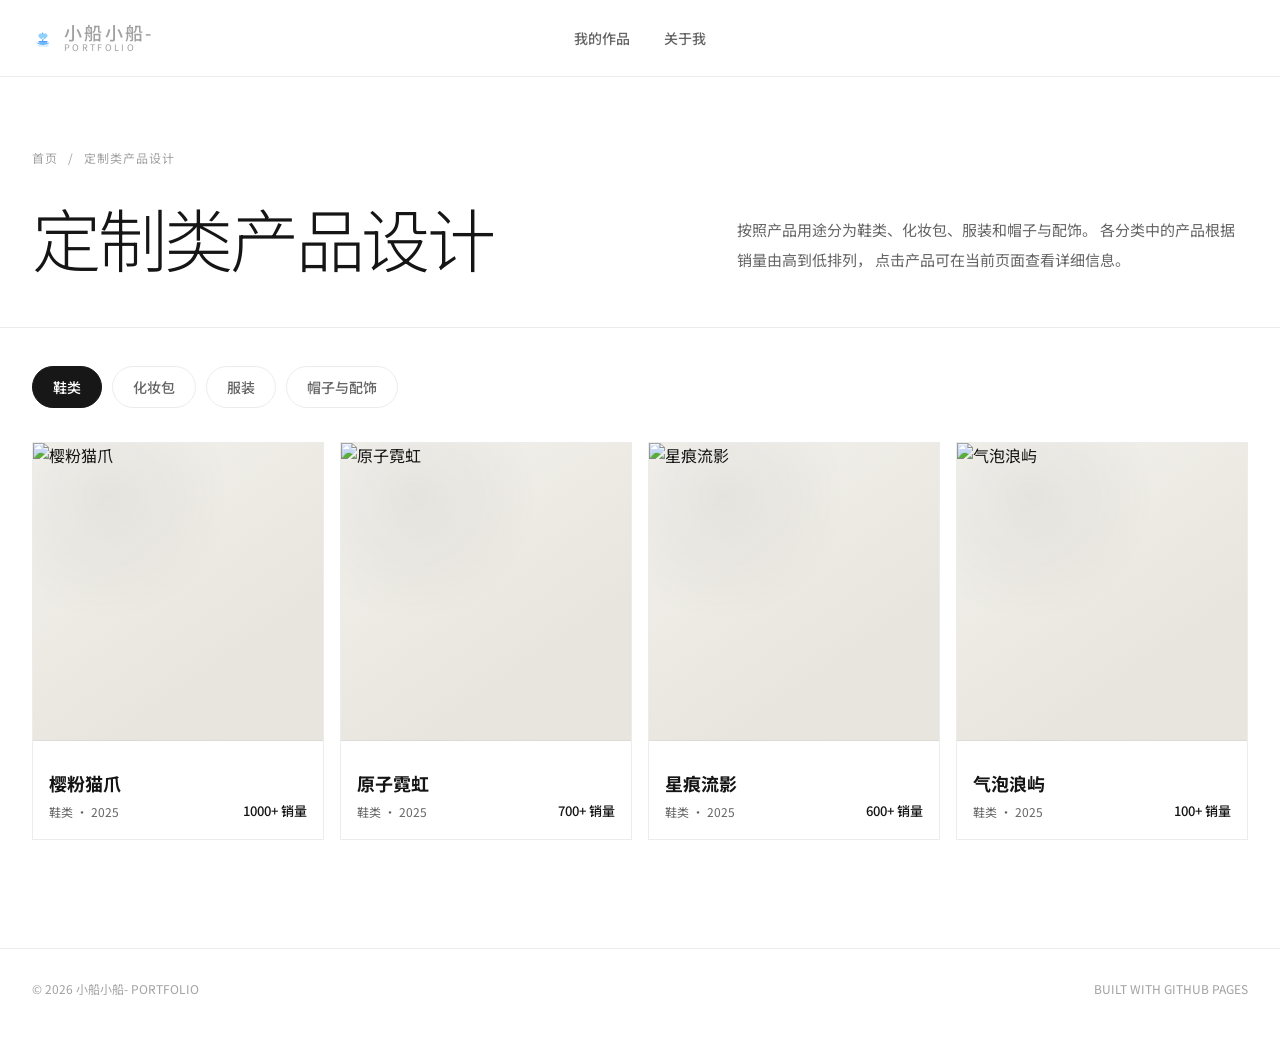
==== commit dac3fec0: "Add files via upload" ====
--- a/custom.html
+++ b/custom.html
@@ -10,7 +10,7 @@
   <title>定制类产品设计｜小船小船-</title>
   <link
     rel="stylesheet"
-    href="styles.css?v=20260802-two-categories-nav-v1"
+    href="styles.css?v=20260802-case-hi-spacing-v1"
   >
   <link rel="icon" href="data:image/svg+xml,%3Csvg xmlns='http://www.w3.org/2000/svg' viewBox='0 0 64 64'%3E%3Cpath d='M13 46C15.5 49.5 21.5 52 32 52C42.5 52 48.5 49.5 51 46H13Z' fill='%236EB8FF'/%3E%3Cpath d='M18 41H46L42.5 46H21.5L18 41Z' fill='%234F9FFF'/%3E%3Cpath d='M31 18V41' stroke='%234F9FFF' stroke-width='3.6' stroke-linecap='round'/%3E%3Cpath d='M32 21C36 17.5 42 18.2 44.4 22.2C46.8 26.2 44.4 31.2 32 38C19.6 31.2 17.2 26.2 19.6 22.2C22 18.2 28 17.5 32 21Z' fill='%238ED0FF'/%3E%3Cpath d='M17 54C22 56.4 27 56.4 32 54' stroke='%23B6DEFF' stroke-width='2.8' stroke-linecap='round'/%3E%3Cpath d='M32 54C37 56.4 42 56.4 47 54' stroke='%23B6DEFF' stroke-width='2.8' stroke-linecap='round'/%3E%3Ccircle cx='32' cy='33' r='2.5' fill='%23FFF1B5'/%3E%3C/svg%3E">
 </head>
@@ -162,8 +162,8 @@
 </footer>
 
 <script src="script.js?v=20260801-home-update-v2"></script>
-<script src="products-data.js?v=20260801-modal-v2"></script>
-<script src="products-ui.js?v=20260801-home-update-v2"></script>
+<script src="products-data.js?v=20260802-10-products-brand-v1"></script>
+<script src="products-ui.js?v=20260802-10-products-brand-v1"></script>
 
 </body>
 </html>
--- a/styles.css
+++ b/styles.css
@@ -3663,22 +3663,43 @@
 }
 
 /* =========================
-   两大分类与顶部导航
+   Case说明、销量文字与Hi位置调整
 ========================= */
 
-#categories .section-header {
+#featured .section-header,
+#home-about .section-header {
   display: block;
   margin-bottom: 28px;
 }
 
-#categories .category-grid {
-  grid-template-columns:
-    repeat(2, minmax(0, 1fr)) !important;
-  gap: 20px !important;
-}
-
-#categories .category-card {
-  width: 100%;
+/*
+  桌面端使用6等分网格：
+  第一张卡片横跨第2—3列，中心落在屏幕1/3位置；
+  第二张卡片横跨第4—5列，中心落在屏幕2/3位置。
+  卡片宽度仍等同于上一版三列布局。
+*/
+@media (min-width: 981px) {
+  #categories .category-grid {
+    grid-template-columns:
+      repeat(6, minmax(0, 1fr)) !important;
+    column-gap: 14px !important;
+  }
+
+  #categories .category-card:first-child {
+    grid-column: 2 / span 2;
+  }
+
+  #categories .category-card:nth-child(2) {
+    grid-column: 4 / span 2;
+  }
+}
+
+@media (min-width: 761px) and (max-width: 980px) {
+  #categories .category-grid {
+    grid-template-columns:
+      repeat(2, minmax(0, 1fr)) !important;
+    gap: 16px !important;
+  }
 }
 
 @media (max-width: 760px) {
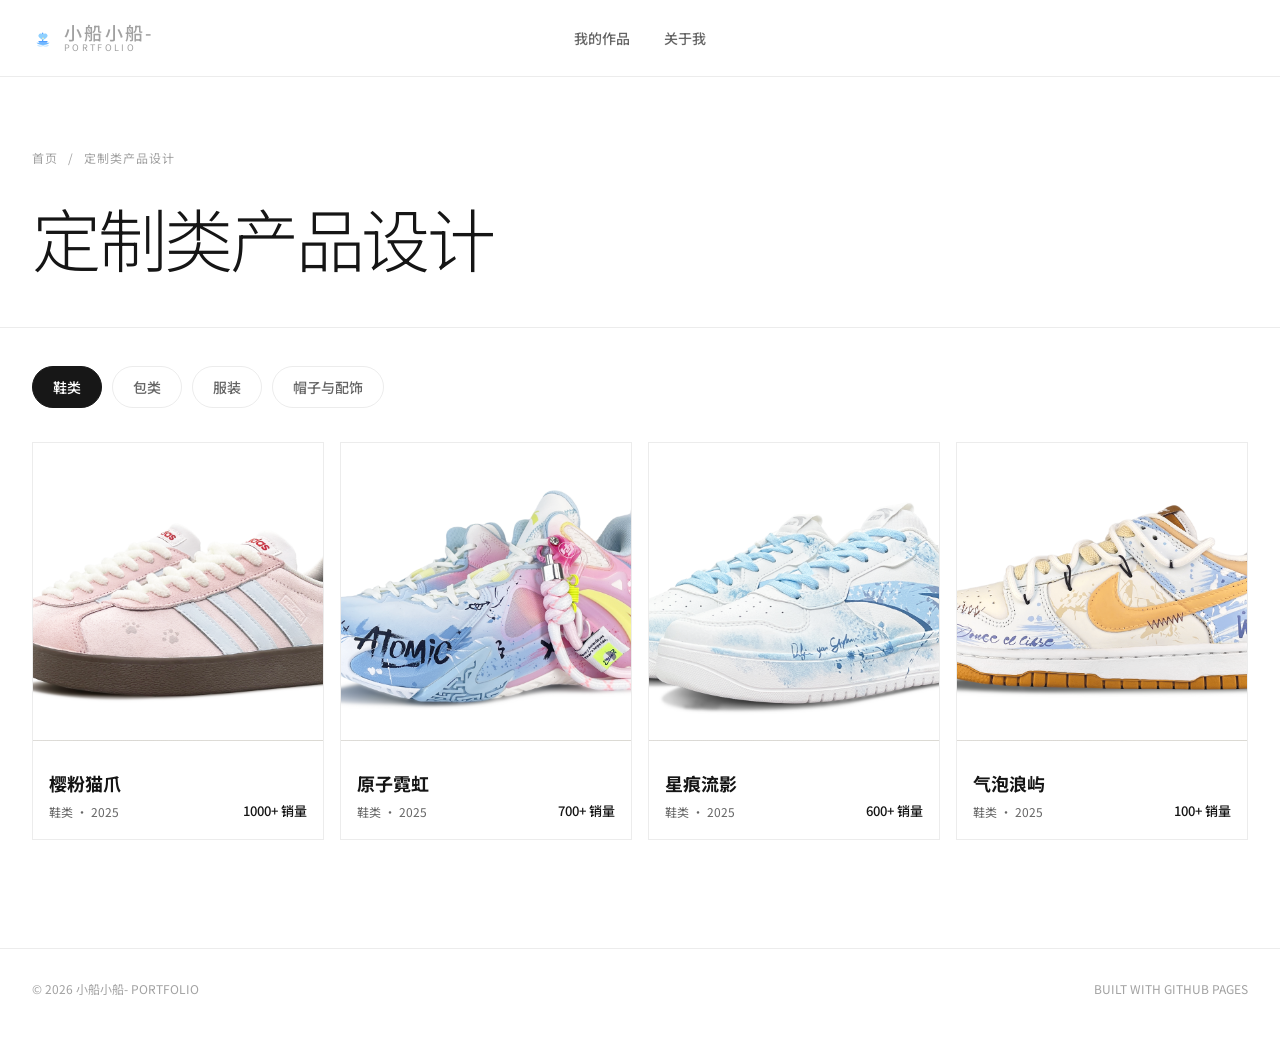
==== commit d05f9cbc: "Add files via upload" ====
--- a/custom.html
+++ b/custom.html
@@ -10,7 +10,7 @@
   <title>定制类产品设计｜小船小船-</title>
   <link
     rel="stylesheet"
-    href="styles.css?v=20260802-case-hi-spacing-v1"
+    href="styles.css?v=20260802-bag-category-hi-anchor-v1"
   >
   <link rel="icon" href="data:image/svg+xml,%3Csvg xmlns='http://www.w3.org/2000/svg' viewBox='0 0 64 64'%3E%3Cpath d='M13 46C15.5 49.5 21.5 52 32 52C42.5 52 48.5 49.5 51 46H13Z' fill='%236EB8FF'/%3E%3Cpath d='M18 41H46L42.5 46H21.5L18 41Z' fill='%234F9FFF'/%3E%3Cpath d='M31 18V41' stroke='%234F9FFF' stroke-width='3.6' stroke-linecap='round'/%3E%3Cpath d='M32 21C36 17.5 42 18.2 44.4 22.2C46.8 26.2 44.4 31.2 32 38C19.6 31.2 17.2 26.2 19.6 22.2C22 18.2 28 17.5 32 21Z' fill='%238ED0FF'/%3E%3Cpath d='M17 54C22 56.4 27 56.4 32 54' stroke='%23B6DEFF' stroke-width='2.8' stroke-linecap='round'/%3E%3Cpath d='M32 54C37 56.4 42 56.4 47 54' stroke='%23B6DEFF' stroke-width='2.8' stroke-linecap='round'/%3E%3Ccircle cx='32' cy='33' r='2.5' fill='%23FFF1B5'/%3E%3C/svg%3E">
 </head>
@@ -39,7 +39,7 @@
 </a>
 
     <nav class="site-nav" id="siteNav">
-      <a href="index.html#categories">我的作品</a>
+      <a href="index.html#hi-title">我的作品</a>
       <a href="index.html#home-about">关于我</a>
     </nav>
 
@@ -72,12 +72,6 @@
           定制类产品设计
         </h1>
 
-        <p class="custom-page-intro">
-          按照产品用途分为鞋类、化妆包、服装和帽子与配饰。
-          各分类中的产品根据销量由高到低排列，
-          点击产品可在当前页面查看详细信息。
-        </p>
-
       </div>
     </div>
   </section>
@@ -105,9 +99,9 @@
           type="button"
           role="tab"
           aria-selected="false"
-          data-category="化妆包"
+          data-category="包类"
         >
-          化妆包
+          包类
         </button>
 
         <button
--- a/styles.css
+++ b/styles.css
@@ -3708,3 +3708,27 @@
     gap: 14px !important;
   }
 }
+
+/* =========================
+   包类命名、定制页标题与Hi锚点
+========================= */
+
+/* 导航跳转后，Hi标题完整显示在固定导航下方 */
+#hi-title {
+  scroll-margin-top: 106px;
+}
+
+/* 删除右侧说明后，定制类产品页标题不再保留双栏布局 */
+.custom-head-grid {
+  display: block;
+}
+
+.custom-page-title {
+  max-width: none;
+}
+
+@media (max-width: 760px) {
+  #hi-title {
+    scroll-margin-top: 88px;
+  }
+}
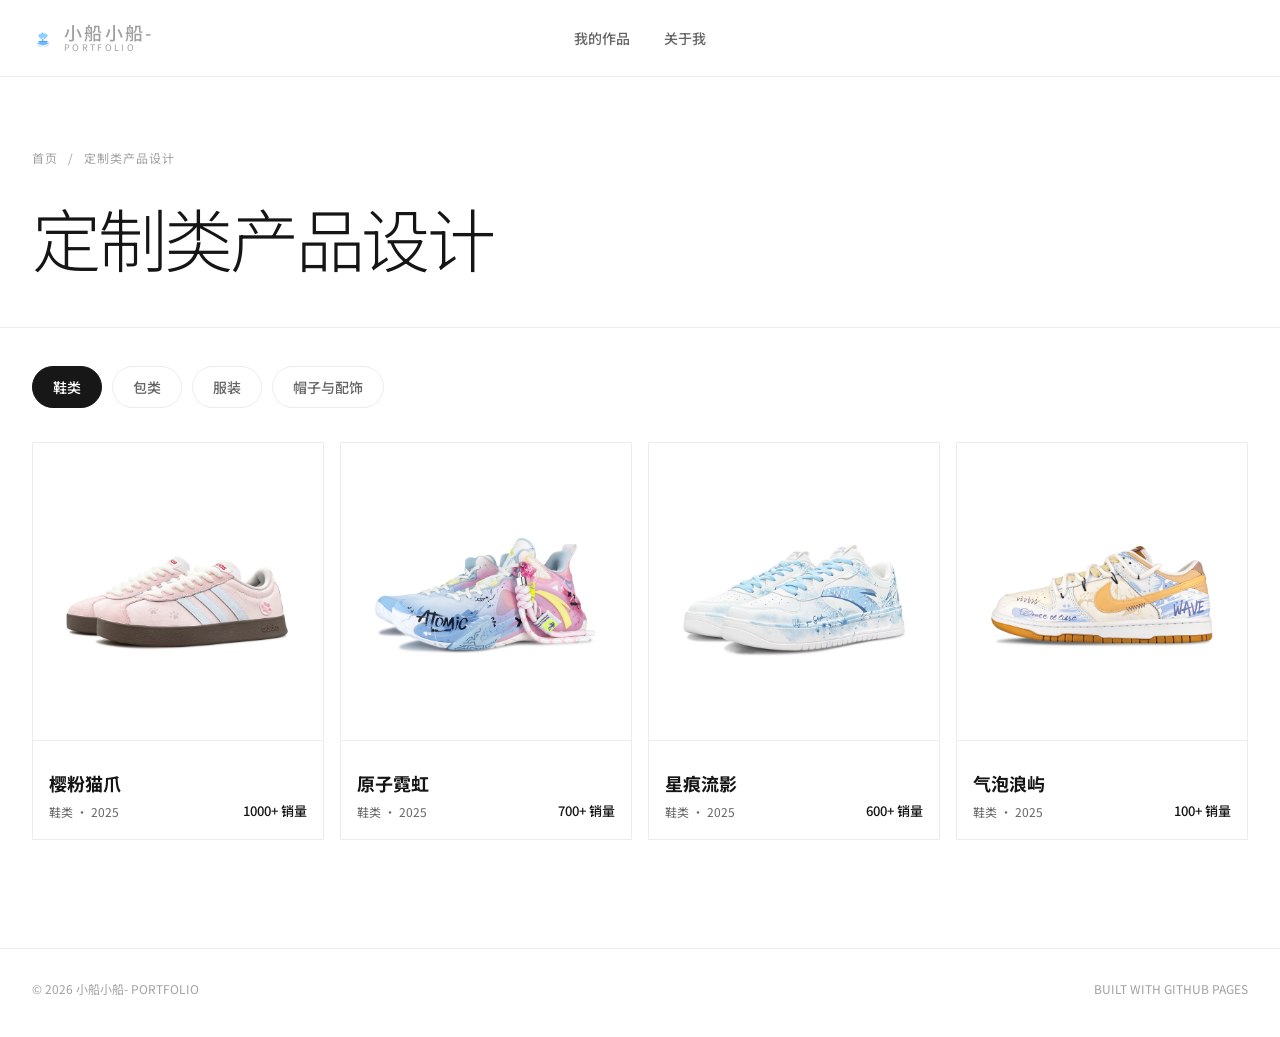
==== commit 1021c34e: "Add files via upload" ====
--- a/custom.html
+++ b/custom.html
@@ -10,7 +10,7 @@
   <title>定制类产品设计｜小船小船-</title>
   <link
     rel="stylesheet"
-    href="styles.css?v=20260802-bag-category-hi-anchor-v1"
+    href="styles.css?v=20260802-product-image-contain-v1"
   >
   <link rel="icon" href="data:image/svg+xml,%3Csvg xmlns='http://www.w3.org/2000/svg' viewBox='0 0 64 64'%3E%3Cpath d='M13 46C15.5 49.5 21.5 52 32 52C42.5 52 48.5 49.5 51 46H13Z' fill='%236EB8FF'/%3E%3Cpath d='M18 41H46L42.5 46H21.5L18 41Z' fill='%234F9FFF'/%3E%3Cpath d='M31 18V41' stroke='%234F9FFF' stroke-width='3.6' stroke-linecap='round'/%3E%3Cpath d='M32 21C36 17.5 42 18.2 44.4 22.2C46.8 26.2 44.4 31.2 32 38C19.6 31.2 17.2 26.2 19.6 22.2C22 18.2 28 17.5 32 21Z' fill='%238ED0FF'/%3E%3Cpath d='M17 54C22 56.4 27 56.4 32 54' stroke='%23B6DEFF' stroke-width='2.8' stroke-linecap='round'/%3E%3Cpath d='M32 54C37 56.4 42 56.4 47 54' stroke='%23B6DEFF' stroke-width='2.8' stroke-linecap='round'/%3E%3Ccircle cx='32' cy='33' r='2.5' fill='%23FFF1B5'/%3E%3C/svg%3E">
 </head>
--- a/styles.css
+++ b/styles.css
@@ -3732,3 +3732,64 @@
     scroll-margin-top: 88px;
   }
 }
+
+/* =========================
+   产品图片完整显示
+========================= */
+
+/* 首页 Case 与定制类产品列表 */
+.portfolio-product-image {
+  display: flex !important;
+  align-items: center;
+  justify-content: center;
+  padding: 22px !important;
+  background: #ffffff !important;
+}
+
+.portfolio-product-image img {
+  width: 100% !important;
+  height: 100% !important;
+  display: block;
+  object-fit: contain !important;
+  object-position: center !important;
+}
+
+/* 产品详情弹窗 */
+.modal-carousel {
+  background: #ffffff !important;
+}
+
+.modal-slide {
+  display: flex;
+  align-items: center;
+  justify-content: center;
+  padding: 34px 48px !important;
+  background: #ffffff;
+}
+
+.modal-slide img {
+  width: 100% !important;
+  height: 100% !important;
+  display: block;
+  object-fit: contain !important;
+  object-position: center !important;
+}
+
+/* 箭头保持在图片区域两侧，不遮住产品主体 */
+.modal-carousel-button.previous {
+  left: 16px;
+}
+
+.modal-carousel-button.next {
+  right: 16px;
+}
+
+@media (max-width: 760px) {
+  .portfolio-product-image {
+    padding: 16px !important;
+  }
+
+  .modal-slide {
+    padding: 22px 18px !important;
+  }
+}
